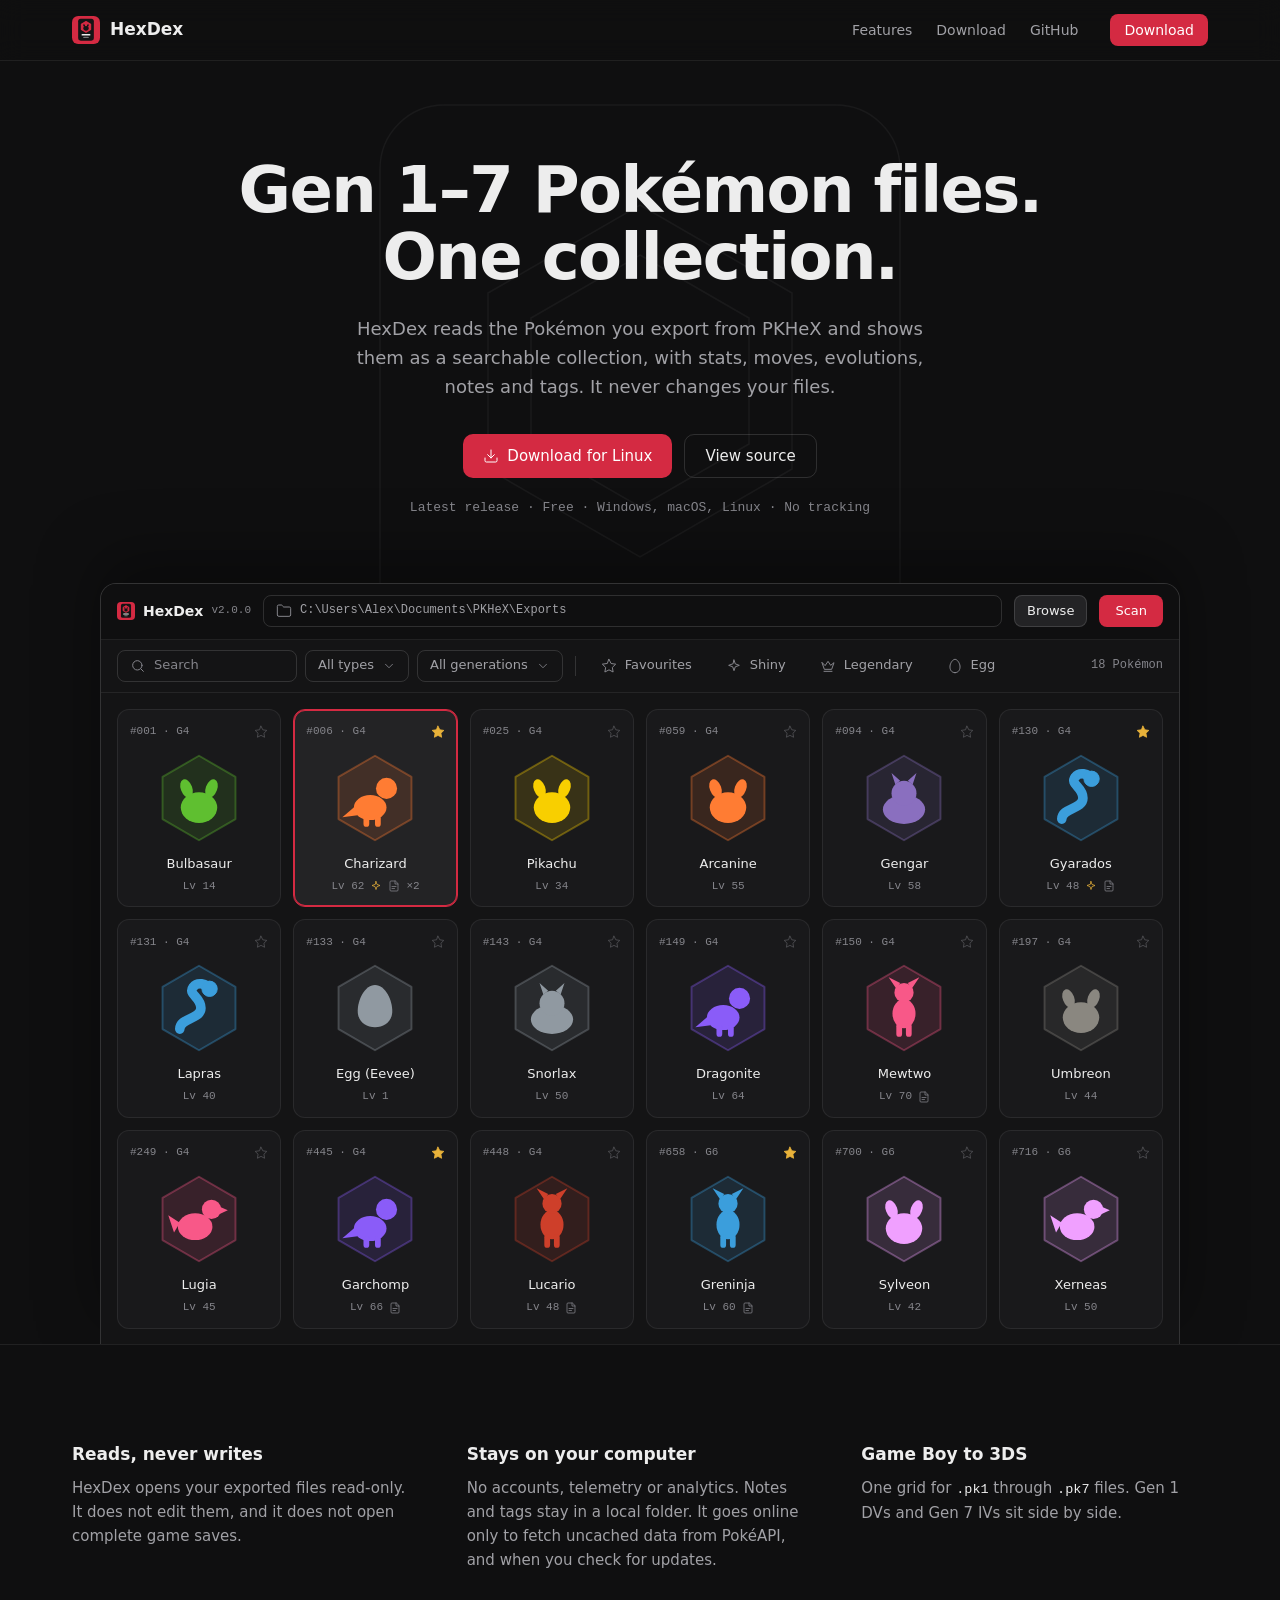
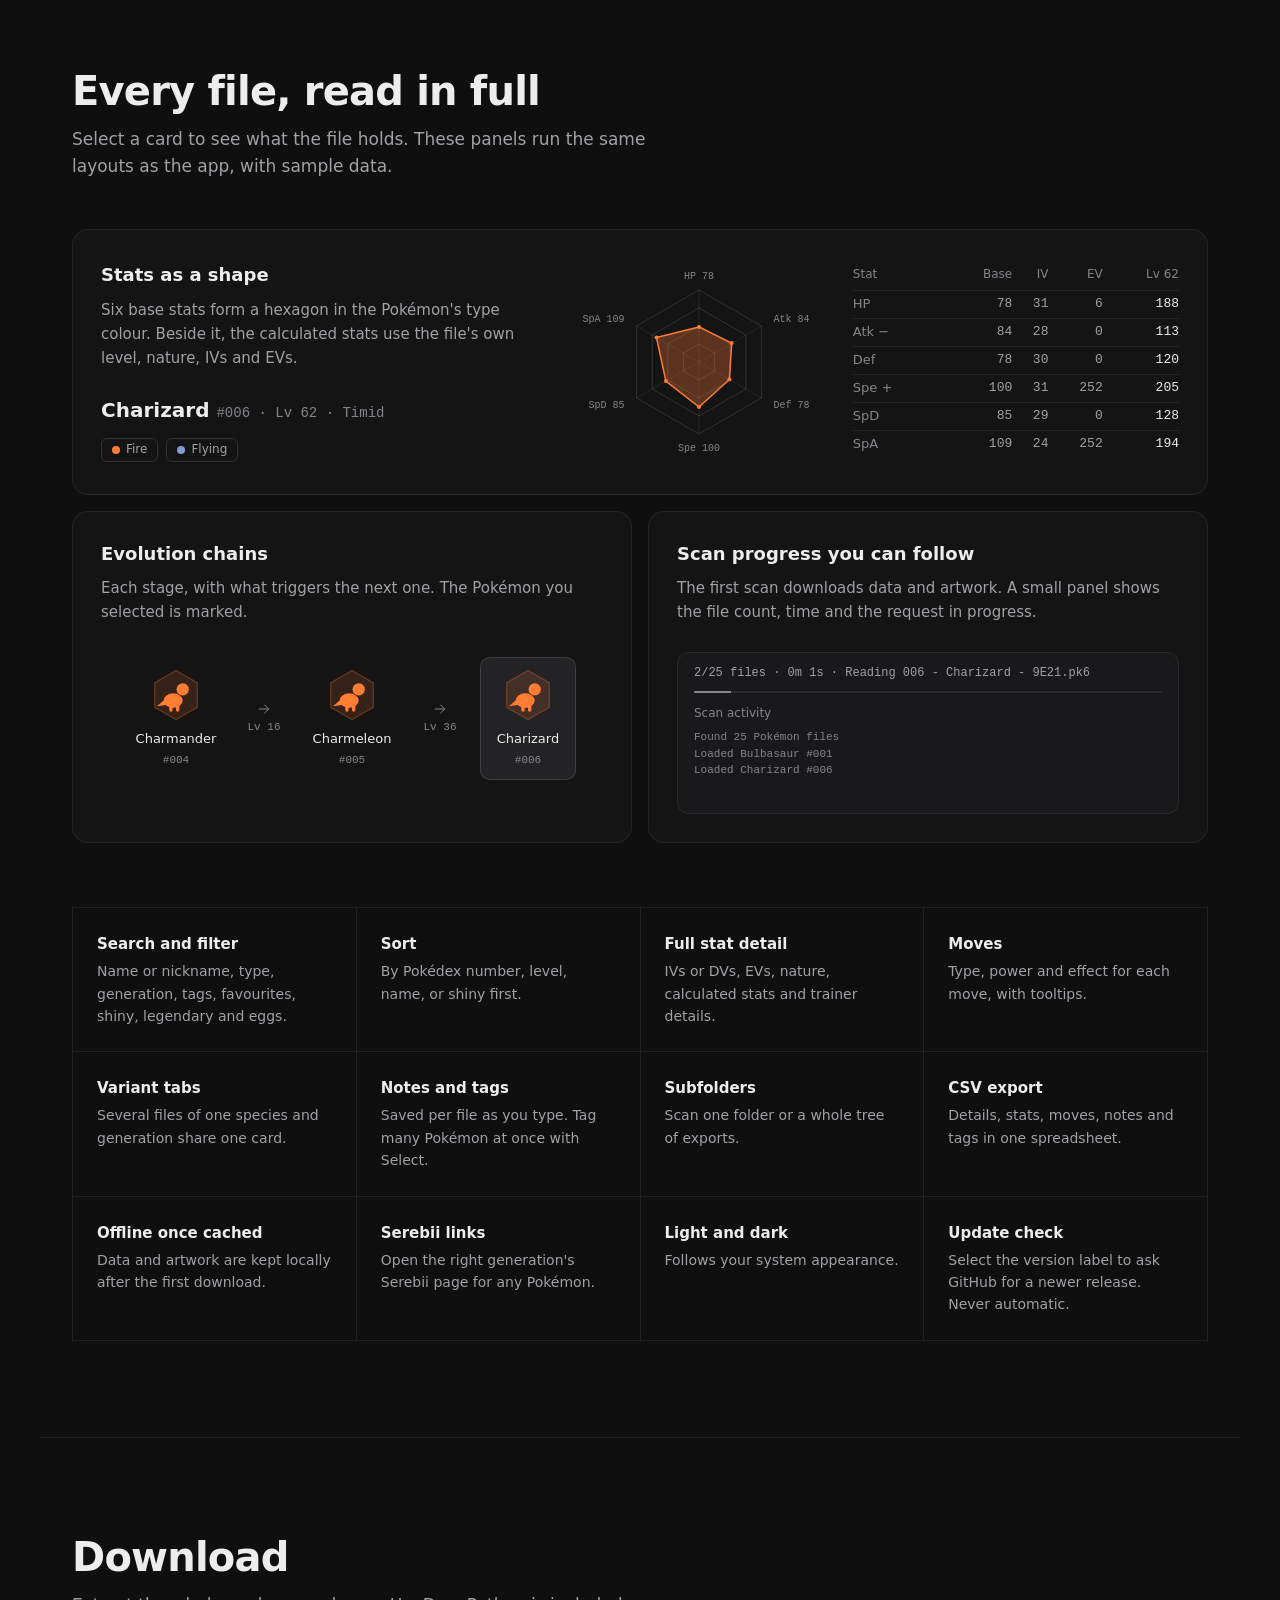
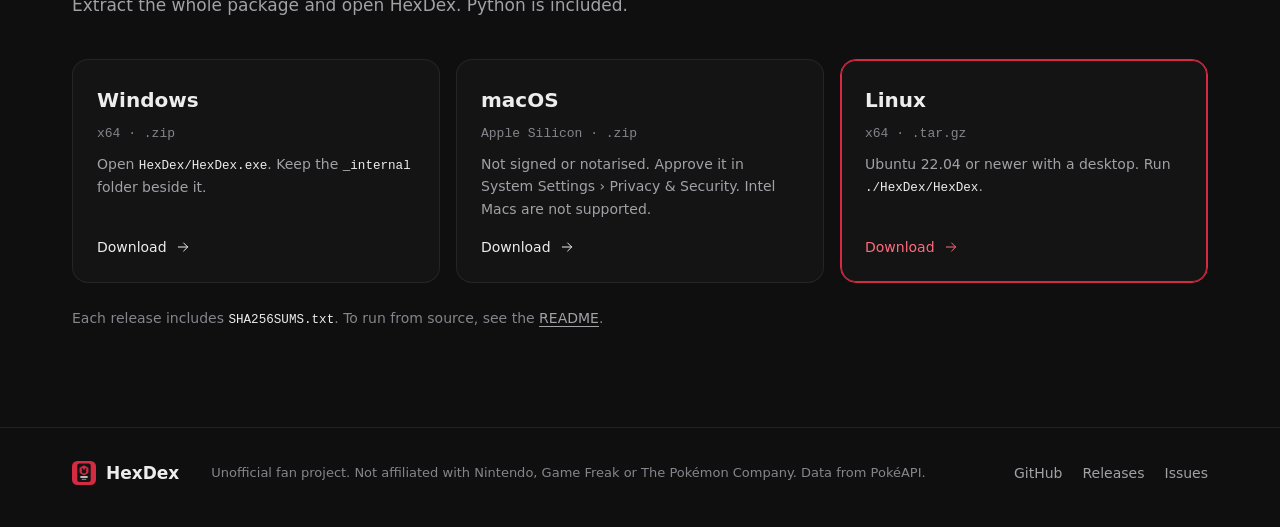
==== docs/index.html @ 96af23a2 "Add GitHub Pages product site Add a responsive HexDex landing page with interactive sample previews " ====
<!-- HexDex product page for GitHub Pages: hero with a live collection preview, principles, features and downloads. -->
<!doctype html>
<html lang="en">
<head>
  <meta charset="utf-8">
  <meta name="viewport" content="width=device-width, initial-scale=1">
  <title>HexDex · Gen 1–7 Pokémon files. One collection.</title>
  <meta name="description" content="HexDex is a free desktop viewer for Pokémon files exported from PKHeX. Search Gen 1–7 Pokémon with stats, moves, evolutions, notes and tags. It never changes your files.">
  <meta name="theme-color" content="#0f0f10">
  <meta name="color-scheme" content="dark">
  <link rel="icon" href="icon.svg" type="image/svg+xml">
  <link rel="apple-touch-icon" href="apple-touch-icon.png">
  <meta property="og:type" content="website">
  <meta property="og:title" content="HexDex">
  <meta property="og:description" content="Gen 1–7 Pokémon files. One collection. A free desktop viewer for PKHeX exports.">
  <meta property="og:url" content="https://tariqmk.github.io/HexDex/">
  <meta property="og:image" content="https://tariqmk.github.io/HexDex/images/social-card.png">
  <meta property="og:image:width" content="1280">
  <meta property="og:image:height" content="640">
  <meta name="twitter:card" content="summary_large_image">
  <meta name="twitter:title" content="HexDex">
  <meta name="twitter:description" content="Gen 1–7 Pokémon files. One collection.">
  <meta name="twitter:image" content="https://tariqmk.github.io/HexDex/images/social-card.png">
  <link rel="stylesheet" href="style.css">
</head>
<body>
<svg width="0" height="0" style="position:absolute" aria-hidden="true">
  <symbol id="i-star" viewBox="0 0 24 24"><path d="M12 2l3.09 6.26L22 9.27l-5 4.87 1.18 6.88L12 17.77l-6.18 3.25L7 14.14 2 9.27l6.91-1.01z"/></symbol>
  <symbol id="i-spark" viewBox="0 0 24 24"><path d="M12 3l1.9 5.8L20 11l-6.1 2.2L12 19l-1.9-5.8L4 11l6.1-2.2z"/></symbol>
  <symbol id="i-crown" viewBox="0 0 24 24"><path d="M3 7l3.5 10h11L21 7l-5 4-4-6-4 6z"/><path d="M6 20h12"/></symbol>
  <symbol id="i-egg" viewBox="0 0 24 24"><path d="M12 22c6.2 0 7.9-5.6 7.5-10C19.1 7.7 15.5 2 12 2S4.9 7.7 4.5 12c-.4 4.4 1.3 10 7.5 10z"/></symbol>
  <symbol id="i-tag" viewBox="0 0 24 24"><path d="M12.6 2.6A2 2 0 0 0 11.2 2H4a2 2 0 0 0-2 2v7.2a2 2 0 0 0 .6 1.4l8.7 8.7a2.4 2.4 0 0 0 3.4 0l6.6-6.6a2.4 2.4 0 0 0 0-3.4z"/><circle cx="7.5" cy="7.5" r=".6"/></symbol>
  <symbol id="i-search" viewBox="0 0 24 24"><circle cx="11" cy="11" r="7"/><path d="M20 20l-3.5-3.5"/></symbol>
  <symbol id="i-chev" viewBox="0 0 24 24"><path d="M6 9l6 6 6-6"/></symbol>
  <symbol id="i-folder" viewBox="0 0 24 24"><path d="M20 20a2 2 0 0 0 2-2V8a2 2 0 0 0-2-2h-7.9a2 2 0 0 1-1.7-.9L9.6 3.9A2 2 0 0 0 7.9 3H4a2 2 0 0 0-2 2v13a2 2 0 0 0 2 2z"/></symbol>
  <symbol id="i-arrow" viewBox="0 0 24 24"><path d="M5 12h14M13 6l6 6-6 6"/></symbol>
  <symbol id="i-down" viewBox="0 0 24 24"><path d="M21 15v4a2 2 0 0 1-2 2H5a2 2 0 0 1-2-2v-4M7 10l5 5 5-5M12 15V3"/></symbol>
  <symbol id="i-note" viewBox="0 0 24 24"><path d="M14 2H6a2 2 0 0 0-2 2v16a2 2 0 0 0 2 2h12a2 2 0 0 0 2-2V8z"/><path d="M14 2v6h6M8 13h8M8 17h5"/></symbol>
</svg>

<header class="nav">
  <div class="wrap nav-row">
    <a class="brand" href="#top"><img src="icon.svg" alt="" width="28" height="28">HexDex</a>
    <nav class="nav-links" aria-label="Sections">
      <a href="#features">Features</a>
      <a href="#download">Download</a>
      <a href="https://github.com/TariqMK/HexDex">GitHub</a>
    </nav>
    <a class="btn btn-small btn-primary" href="#download">Download</a>
  </div>
</header>

<main id="top">
  <section class="hero">
    <svg class="motif" viewBox="0 0 560 780" aria-hidden="true">
      <rect x="20" y="20" width="520" height="740" rx="64"/>
      <polygon points="280,120 432,208 432,384 280,472 128,384 128,208"/>
      <polygon points="280,170 389,233 389,359 280,422 171,359 171,233"/>
      <path d="M170 560h220M210 630h140"/>
    </svg>
    <div class="wrap hero-text">
      <h1>Gen 1–7 Pokémon files.<br>One collection.</h1>
      <p class="lede">HexDex reads the Pokémon you export from PKHeX and shows them as a searchable collection, with stats, moves, evolutions, notes and tags. It never changes your files.</p>
      <div class="actions">
        <a class="btn btn-primary" id="heroDownload" href="https://github.com/TariqMK/HexDex/releases/latest"><svg class="ic"><use href="#i-down"/></svg><span id="heroDownloadText">Download</span></a>
        <a class="btn btn-ghost" href="https://github.com/TariqMK/HexDex">View source</a>
      </div>
      <p class="meta" id="heroMeta"><span id="heroVersion">Latest release</span> · Free · Windows, macOS, Linux · No tracking</p>
    </div>

    <div class="wrap">
      <div class="window" id="preview" aria-label="Live preview of the HexDex collection view with sample Pokémon">
        <div class="app-bar">
          <span class="app-brand"><img src="icon.svg" alt="" width="18" height="18">HexDex <span class="app-ver" id="appVer">v2.0.0</span></span>
          <span class="app-path"><svg class="ic"><use href="#i-folder"/></svg>C:\Users\Alex\Documents\PKHeX\Exports</span>
          <span class="app-btn hide-sm">Browse</span>
          <span class="app-scan">Scan</span>
        </div>
        <div class="app-filters">
          <span class="app-field hide-sm"><svg class="ic"><use href="#i-search"/></svg>Search</span>
          <span class="app-select hide-md">All types<svg class="ic"><use href="#i-chev"/></svg></span>
          <span class="app-select hide-md">All generations<svg class="ic"><use href="#i-chev"/></svg></span>
          <span class="app-sep hide-md"></span>
          <button class="chip" type="button" data-filter="fav" aria-pressed="false"><svg class="ic"><use href="#i-star"/></svg><span>Favourites</span></button>
          <button class="chip" type="button" data-filter="shiny" aria-pressed="false"><svg class="ic"><use href="#i-spark"/></svg><span>Shiny</span></button>
          <button class="chip" type="button" data-filter="legend" aria-pressed="false"><svg class="ic"><use href="#i-crown"/></svg><span>Legendary</span></button>
          <button class="chip" type="button" data-filter="egg" aria-pressed="false"><svg class="ic"><use href="#i-egg"/></svg><span>Egg</span></button>
          <span class="app-count" id="appCount">18 Pokémon</span>
        </div>
        <div class="app-grid" id="appGrid"></div>
      </div>
    </div>
  </section>

  <section class="principles wrap" aria-label="Principles">
    <div>
      <h2>Reads, never writes</h2>
      <p>HexDex opens your exported files read-only. It does not edit them, and it does not open complete game saves.</p>
    </div>
    <div>
      <h2>Stays on your computer</h2>
      <p>No accounts, telemetry or analytics. Notes and tags stay in a local folder. It goes online only to fetch uncached data from PokéAPI, and when you check for updates.</p>
    </div>
    <div>
      <h2>Game Boy to 3DS</h2>
      <p>One grid for <code>.pk1</code> through <code>.pk7</code> files. Gen 1 DVs and Gen 7 IVs sit side by side.</p>
    </div>
  </section>

  <section class="features wrap" id="features">
    <h2 class="section-title">Every file, read in full</h2>
    <p class="section-lede">Select a card to see what the file holds. These panels run the same layouts as the app, with sample data.</p>

    <div class="panels">
      <article class="panel panel-wide">
        <div class="panel-copy">
          <h3>Stats as a shape</h3>
          <p>Six base stats form a hexagon in the Pokémon's type colour. Beside it, the calculated stats use the file's own level, nature, IVs and EVs.</p>
          <p class="panel-name"><span id="hexName">Charizard</span> <span class="mono muted" id="hexDex">#006</span></p>
          <div class="types" id="hexTypes"></div>
        </div>
        <div class="hex-wrap">
          <svg class="stat-hex" id="statHex" viewBox="-130 -104 260 208" role="img" aria-label="Base stat hexagon"></svg>
          <table class="stat-table" id="statTable" aria-label="Stats"></table>
        </div>
      </article>

      <article class="panel">
        <h3>Evolution chains</h3>
        <p>Each stage, with what triggers the next one. The Pokémon you selected is marked.</p>
        <div class="evo" id="evo" aria-live="polite"></div>
      </article>

      <article class="panel">
        <h3>Scan progress you can follow</h3>
        <p>The first scan downloads data and artwork. A small panel shows the file count, time and the request in progress.</p>
        <div class="scan">
          <div class="scan-row mono" id="scanText" aria-live="off">0/25 files · 0m 0s · Finding Pokémon files…</div>
          <div class="scan-bar"><i id="scanBar"></i></div>
          <div class="scan-label">Scan activity</div>
          <pre class="scan-log mono" id="scanLog"></pre>
        </div>
      </article>
    </div>

    <div class="grid-list">
      <div><h3>Search and filter</h3><p>Name or nickname, type, generation, tags, favourites, shiny, legendary and eggs.</p></div>
      <div><h3>Sort</h3><p>By Pokédex number, level, name, or shiny first.</p></div>
      <div><h3>Full stat detail</h3><p>IVs or DVs, EVs, nature, calculated stats and trainer details.</p></div>
      <div><h3>Moves</h3><p>Type, power and effect for each move, with tooltips.</p></div>
      <div><h3>Variant tabs</h3><p>Several files of one species and generation share one card.</p></div>
      <div><h3>Notes and tags</h3><p>Saved per file as you type. Tag many Pokémon at once with Select.</p></div>
      <div><h3>Subfolders</h3><p>Scan one folder or a whole tree of exports.</p></div>
      <div><h3>CSV export</h3><p>Details, stats, moves, notes and tags in one spreadsheet.</p></div>
      <div><h3>Offline once cached</h3><p>Data and artwork are kept locally after the first download.</p></div>
      <div><h3>Serebii links</h3><p>Open the right generation's Serebii page for any Pokémon.</p></div>
      <div><h3>Light and dark</h3><p>Follows your system appearance.</p></div>
      <div><h3>Update check</h3><p>Select the version label to ask GitHub for a newer release. Never automatic.</p></div>
    </div>
  </section>

  <section class="download wrap" id="download">
    <h2 class="section-title">Download <span class="mono muted" id="dlVersion"></span></h2>
    <p class="section-lede">Extract the whole package and open HexDex. Python is included.</p>
    <div class="cards">
      <a class="dl" data-os="windows" href="https://github.com/TariqMK/HexDex/releases/latest">
        <span class="dl-os">Windows</span>
        <span class="dl-file mono">x64 · .zip<span class="dl-size"></span></span>
        <span class="dl-note">Open <code>HexDex/HexDex.exe</code>. Keep the <code>_internal</code> folder beside it.</span>
        <span class="dl-go">Download<svg class="ic"><use href="#i-arrow"/></svg></span>
      </a>
      <a class="dl" data-os="macos" href="https://github.com/TariqMK/HexDex/releases/latest">
        <span class="dl-os">macOS</span>
        <span class="dl-file mono">Apple Silicon · .zip<span class="dl-size"></span></span>
        <span class="dl-note">Not signed or notarised. Approve it in System Settings › Privacy &amp; Security. Intel Macs are not supported.</span>
        <span class="dl-go">Download<svg class="ic"><use href="#i-arrow"/></svg></span>
      </a>
      <a class="dl" data-os="linux" href="https://github.com/TariqMK/HexDex/releases/latest">
        <span class="dl-os">Linux</span>
        <span class="dl-file mono">x64 · .tar.gz<span class="dl-size"></span></span>
        <span class="dl-note">Ubuntu 22.04 or newer with a desktop. Run <code>./HexDex/HexDex</code>.</span>
        <span class="dl-go">Download<svg class="ic"><use href="#i-arrow"/></svg></span>
      </a>
    </div>
    <p class="fine">Each release includes <code>SHA256SUMS.txt</code>. To run from source, see the <a href="https://github.com/TariqMK/HexDex#development-and-builds">README</a>.</p>
  </section>
</main>

<footer class="footer">
  <div class="wrap footer-row">
    <span class="brand"><img src="icon.svg" alt="" width="24" height="24">HexDex</span>
    <p>Unofficial fan project. Not affiliated with Nintendo, Game Freak or The Pokémon Company. Data from PokéAPI.</p>
    <nav aria-label="Project links">
      <a href="https://github.com/TariqMK/HexDex">GitHub</a>
      <a href="https://github.com/TariqMK/HexDex/releases">Releases</a>
      <a href="https://github.com/TariqMK/HexDex/issues">Issues</a>
    </nav>
  </div>
</footer>
<script src="app.js"></script>
</body>
</html>
---- docs/style.css ----
/* HexDex product page styles: the app's graphite theme, hairlines and one red accent. */
:root{
  --deep:#0f0f10; --bg:#141415; --card:#19191b; --raised:#232325; --raised-2:#2b2b2e;
  --line:rgba(237,237,237,.08); --line-strong:rgba(237,237,237,.14);
  --text:#ededed; --text-2:#a1a1a6; --text-3:#85858b;
  --accent:#d42a42; --accent-hover:#c02339; --accent-ink:#ff6b7d;
  --fav:#e8b23a;
  --ui:system-ui,-apple-system,"Segoe UI Variable Text","Segoe UI",Roboto,"Helvetica Neue",sans-serif;
  --mono:ui-monospace,"SF Mono","Cascadia Mono","Cascadia Code",Consolas,"Liberation Mono",monospace;
  --ease:cubic-bezier(.22,1,.36,1);
  color-scheme:dark;
}
*,*::before,*::after{box-sizing:border-box;margin:0;padding:0}
html{scroll-behavior:smooth;-webkit-text-size-adjust:100%}
body{background:var(--deep);color:var(--text);font:16px/1.6 var(--ui);-webkit-font-smoothing:antialiased;overflow-x:hidden}
a{color:inherit;text-decoration:none}
code,.mono{font-family:var(--mono);font-variant-numeric:tabular-nums}
code{font-size:.9em;color:var(--text)}
.muted{color:var(--text-3)}
.ic{width:16px;height:16px;flex:none;fill:none;stroke:currentColor;stroke-width:1.5;stroke-linecap:round;stroke-linejoin:round}
.wrap{width:100%;max-width:1200px;margin:0 auto;padding:0 32px}
:focus-visible{outline:2px solid var(--accent-ink);outline-offset:2px;border-radius:4px}

/* Buttons */
.btn{display:inline-flex;align-items:center;gap:8px;height:44px;padding:0 20px;border-radius:10px;font-size:15px;font-weight:500;
  transition:background-color .15s var(--ease),border-color .15s var(--ease),color .15s var(--ease)}
.btn-primary{background:var(--accent);color:#fff}
.btn-primary:hover{background:var(--accent-hover)}
.btn-ghost{border:1px solid var(--line-strong);color:var(--text)}
.btn-ghost:hover{background:var(--raised)}
.btn-small{height:32px;padding:0 14px;font-size:14px;border-radius:8px}

/* Navigation */
.nav{position:sticky;top:0;z-index:10;background:rgba(15,15,16,.8);backdrop-filter:blur(12px);-webkit-backdrop-filter:blur(12px);border-bottom:1px solid var(--line)}
.nav-row{display:flex;align-items:center;gap:32px;height:60px}
.brand{display:inline-flex;align-items:center;gap:10px;font-weight:600;font-size:17px}
.nav-links{display:flex;gap:24px;margin-left:auto;font-size:14px;color:var(--text-2)}
.nav-links a:hover{color:var(--text)}

/* Hero */
.hero{position:relative;padding-top:96px;overflow:hidden;border-bottom:1px solid var(--line)}
.motif{position:absolute;top:24px;left:50%;width:560px;height:780px;transform:translateX(-50%);fill:none;stroke:var(--text);stroke-opacity:.05;stroke-width:1.5;pointer-events:none}
.hero-text{position:relative;text-align:center}
h1{font-size:64px;line-height:1.05;font-weight:600;letter-spacing:-.025em}
.lede{max-width:600px;margin:24px auto 0;font-size:18px;color:var(--text-2)}
.actions{display:flex;justify-content:center;gap:12px;margin-top:32px;flex-wrap:wrap}
.meta{margin-top:20px;font-family:var(--mono);font-size:13px;color:var(--text-3)}

/* App window preview */
.window{position:relative;margin:64px auto -1px;max-width:1080px;background:var(--bg);border:1px solid var(--line-strong);border-bottom:0;border-radius:16px 16px 0 0;overflow:hidden;box-shadow:0 -24px 64px rgba(0,0,0,.35)}
.app-bar{display:flex;align-items:center;gap:12px;height:56px;padding:0 16px;border-bottom:1px solid var(--line);background:var(--deep);font-size:13px}
.app-brand{display:inline-flex;align-items:center;gap:8px;font-weight:600;font-size:14px;white-space:nowrap}
.app-ver{font-family:var(--mono);font-size:11px;font-weight:400;color:var(--text-3)}
.app-path{display:flex;align-items:center;gap:8px;flex:1;min-width:0;height:32px;padding:0 12px;border:1px solid var(--line-strong);border-radius:8px;font-family:var(--mono);font-size:12px;color:var(--text-2);white-space:nowrap;overflow:hidden;text-overflow:ellipsis}
.app-path .ic{color:var(--text-3)}
.app-btn{height:32px;line-height:30px;padding:0 12px;border:1px solid var(--line-strong);border-radius:8px;background:var(--raised)}
.app-scan{height:32px;line-height:32px;padding:0 16px;border-radius:8px;background:var(--accent);color:#fff;font-weight:500}
.app-filters{display:flex;align-items:center;gap:8px;padding:10px 16px;border-bottom:1px solid var(--line);font-size:13px;color:var(--text-2);overflow:hidden}
.app-field,.app-select{display:inline-flex;align-items:center;gap:8px;height:32px;padding:0 12px;border:1px solid var(--line-strong);border-radius:8px;white-space:nowrap;flex:none}
.app-field{width:180px;color:var(--text-3)}
.app-select .ic{width:14px;height:14px;color:var(--text-3)}
.app-sep{width:1px;height:20px;background:var(--line-strong);margin:0 4px;flex:none}
.chip{display:inline-flex;align-items:center;gap:8px;height:32px;padding:0 12px;border-radius:8px;border:1px solid transparent;background:none;color:var(--text-2);font:inherit;cursor:pointer;white-space:nowrap;flex:none;
  transition:background-color .15s var(--ease),border-color .15s var(--ease),color .15s var(--ease)}
.chip .ic{color:var(--text-3)}
.chip:hover{background:var(--raised);color:var(--text)}
.chip[aria-pressed="true"]{background:var(--raised);border-color:var(--line-strong);color:var(--text)}
.chip[aria-pressed="true"] .ic{color:var(--text)}
.chip[data-filter="fav"][aria-pressed="true"] .ic{color:var(--fav);fill:var(--fav)}
.app-count{margin-left:auto;font-family:var(--mono);font-size:12px;color:var(--text-3);white-space:nowrap;padding-left:8px}
.app-grid{display:grid;grid-template-columns:repeat(6,minmax(0,1fr));gap:12px;padding:16px;min-height:540px;align-content:start}

/* Collection cards (mirror the app's .poke-card) */
.card{display:flex;flex-direction:column;gap:4px;padding:12px;min-width:0;background:var(--card);border:1px solid var(--line);border-radius:12px;
  transition:opacity .25s var(--ease),transform .25s var(--ease),border-color .15s var(--ease)}
.card.active{border-color:var(--accent);background:var(--raised);box-shadow:inset 0 0 0 1px var(--accent)}
.card.out,.card.over{display:none}
.card.enter{animation:rise .3s var(--ease) both}
@keyframes rise{from{opacity:0;transform:translateY(6px)}to{opacity:1;transform:none}}
.card-top{display:flex;align-items:center;justify-content:space-between;height:20px;font-family:var(--mono);font-size:11px;color:var(--text-3)}
.card-top .ic{width:14px;height:14px;opacity:.5}
.card-top .ic.on{opacity:1;color:var(--fav);fill:var(--fav)}
.art{display:block;width:72%;max-width:96px;aspect-ratio:1;margin:4px auto}
.card-name{font-size:13px;font-weight:500;text-align:center;white-space:nowrap;overflow:hidden;text-overflow:ellipsis}
.card-foot{display:flex;justify-content:center;align-items:center;gap:6px;font-family:var(--mono);font-size:11px;color:var(--text-3);height:16px}
.card-foot .ic{width:12px;height:12px}
.card-foot .shiny{color:var(--fav)}

/* Principles */
.principles{display:grid;grid-template-columns:repeat(3,minmax(0,1fr));gap:48px;padding-top:96px;padding-bottom:96px}
.principles h2{font-size:17px;font-weight:600;margin-bottom:8px}
.principles p{color:var(--text-2);font-size:15px}

/* Features */
.features{padding-bottom:96px}
.section-title{font-size:40px;line-height:1.15;font-weight:600;letter-spacing:-.02em}
.section-lede{margin-top:12px;max-width:620px;color:var(--text-2);font-size:17px}
.panels{display:grid;grid-template-columns:repeat(2,minmax(0,1fr));gap:16px;margin-top:48px}
.panel{min-width:0;padding:28px;background:var(--bg);border:1px solid var(--line);border-radius:16px}
.panel h3{font-size:18px;font-weight:600}
.panel>p,.panel-copy>p{margin-top:8px;color:var(--text-2);font-size:15px}
.panel-wide{grid-column:1/-1;display:grid;grid-template-columns:minmax(0,1fr) minmax(0,1.4fr);gap:32px;align-items:center}
.panel-name{margin-top:24px !important;color:var(--text) !important;font-size:20px !important;font-weight:600}
.panel-name .mono{font-size:14px;font-weight:400}
.types{display:flex;gap:8px;margin-top:12px}
.type{display:inline-flex;align-items:center;gap:6px;height:24px;padding:0 10px;border:1px solid var(--line-strong);border-radius:6px;font-size:12px;text-transform:capitalize;color:var(--text-2)}
.type i{width:8px;height:8px;border-radius:50%}
.hex-wrap{display:flex;align-items:center;gap:24px;min-width:0}
.stat-hex{width:260px;flex:none;overflow:visible}
.stat-hex .ring{fill:none;stroke:var(--line-strong)}
.stat-hex .axis{stroke:var(--line)}
.stat-hex .shape{fill:color-mix(in srgb,var(--tc,#ff7c33) 30%,transparent);stroke:var(--tc,#ff7c33);stroke-width:1.5;stroke-linejoin:round;transition:fill .4s var(--ease),stroke .4s var(--ease)}
.stat-hex .dot{fill:var(--tc,#ff7c33);transition:fill .4s var(--ease)}
.stat-hex text{font-family:var(--mono);font-size:10px;fill:var(--text-3)}
.stat-table{flex:1;min-width:0;border-collapse:collapse;font-size:13px}
.stat-table th{font-weight:400;color:var(--text-3);text-align:right;padding-bottom:6px;font-size:12px}
.stat-table th:first-child,.stat-table td:first-child{text-align:left}
.stat-table td{height:28px;text-align:right;font-family:var(--mono);font-variant-numeric:tabular-nums;color:var(--text-2);border-top:1px solid var(--line)}
.stat-table td:first-child{font-family:var(--ui);color:var(--text-3)}
.stat-table td.total{color:var(--text)}

/* Evolution chain */
.evo{display:flex;align-items:center;justify-content:center;gap:4px;margin-top:28px;min-height:132px;flex-wrap:wrap}
.evo-node{display:flex;flex-direction:column;align-items:center;gap:2px;width:96px;padding:10px 4px;border-radius:10px;transition:background-color .3s var(--ease),box-shadow .3s var(--ease)}
.evo-node.current{background:var(--raised);box-shadow:inset 0 0 0 1px var(--line-strong)}
.evo-node .art{width:56px;margin:0 0 4px}
.evo-name{font-size:13px}
.evo-dex{font-family:var(--mono);font-size:11px;color:var(--text-3)}
.evo-arrow{display:flex;flex-direction:column;align-items:center;gap:2px;color:var(--text-3);width:72px}
.evo-arrow span{font-family:var(--mono);font-size:11px;text-align:center}
.evo.swap{animation:rise .35s var(--ease) both}

/* Scan progress (mirrors the app's .scan-progress) */
.scan{margin-top:28px;padding:12px 16px;background:var(--card);border:1px solid var(--line);border-radius:12px;font-size:12px;line-height:16px;color:var(--text-2)}
.scan-row{min-height:16px;overflow-wrap:anywhere}
.scan-bar{height:2px;margin:10px 0 12px;background:var(--line);border-radius:1px;overflow:hidden}
.scan-bar i{display:block;height:100%;width:0;background:var(--text-3);transition:width .4s var(--ease)}
.scan-label{color:var(--text-3)}
.scan-log{margin-top:8px;min-height:72px;white-space:pre-wrap;overflow-wrap:anywhere;line-height:1.5;color:var(--text-3);font-size:11px}

/* Feature grid with hairlines */
.grid-list{display:grid;grid-template-columns:repeat(4,minmax(0,1fr));margin-top:64px;border-top:1px solid var(--line);border-left:1px solid var(--line)}
.grid-list>div{min-width:0;padding:24px;border-right:1px solid var(--line);border-bottom:1px solid var(--line)}
.grid-list h3{font-size:15px;font-weight:600}
.grid-list p{margin-top:4px;font-size:14px;color:var(--text-2)}

/* Download */
.download{padding-top:96px;padding-bottom:96px;border-top:1px solid var(--line)}
.download .section-title .mono{font-size:16px;font-weight:400;letter-spacing:0}
.cards{display:grid;grid-template-columns:repeat(3,minmax(0,1fr));gap:16px;margin-top:40px}
.dl{display:flex;flex-direction:column;gap:8px;min-width:0;padding:24px;background:var(--bg);border:1px solid var(--line);border-radius:16px;transition:border-color .15s var(--ease),background-color .15s var(--ease)}
.dl:hover{border-color:var(--line-strong);background:var(--card)}
.dl.mine{border-color:var(--accent);box-shadow:inset 0 0 0 1px var(--accent)}
.dl-os{font-size:20px;font-weight:600}
.dl-file{font-size:13px;color:var(--text-3)}
.dl-size::before{content:""}
.dl-size:not(:empty)::before{content:" · "}
.dl-note{flex:1;font-size:14px;color:var(--text-2)}
.dl-go{display:inline-flex;align-items:center;gap:8px;margin-top:8px;font-size:14px;font-weight:500}
.dl.mine .dl-go{color:var(--accent-ink)}
.fine{margin-top:24px;font-size:14px;color:var(--text-3)}
.fine a{color:var(--text-2);text-decoration:underline;text-underline-offset:3px}

/* Footer */
.footer{border-top:1px solid var(--line);padding:32px 0 40px}
.footer-row{display:flex;align-items:center;gap:32px}
.footer p{flex:1;font-size:13px;color:var(--text-3)}
.footer nav{display:flex;gap:20px;font-size:14px;color:var(--text-2)}
.footer nav a:hover{color:var(--text)}

/* Smaller screens */
@media (max-width:1000px){
  .hide-md{display:none}
  .app-grid{grid-template-columns:repeat(4,minmax(0,1fr))}
  .grid-list{grid-template-columns:repeat(3,minmax(0,1fr))}
  .panel-wide{grid-template-columns:minmax(0,1fr)}
}
@media (max-width:720px){
  .wrap{padding:0 16px}
  .nav-links{display:none}
  .nav-row .btn{margin-left:auto}
  .hero{padding-top:56px}
  h1{font-size:40px}
  .lede{font-size:16px}
  .window{margin-top:40px;border-radius:12px 12px 0 0}
  .hide-sm{display:none}
  .app-bar{gap:8px;padding:0 12px}
  .app-path{font-size:11px}
  .app-filters{padding:8px 12px;gap:4px;overflow-x:auto;scrollbar-width:none}
  .app-filters::-webkit-scrollbar{display:none}
  .chip{padding:0 10px}
  .chip span{display:none}
  .app-grid{grid-template-columns:repeat(3,minmax(0,1fr));gap:8px;padding:12px;min-height:420px}
  .card{padding:8px}
  .principles{grid-template-columns:minmax(0,1fr);gap:32px;padding-top:64px;padding-bottom:64px}
  .section-title{font-size:30px}
  .panels{grid-template-columns:minmax(0,1fr)}
  .panel{padding:20px}
  .hex-wrap{flex-direction:column;align-items:stretch}
  .stat-hex{width:100%;max-width:280px;align-self:center}
  .grid-list{grid-template-columns:repeat(2,minmax(0,1fr))}
  .grid-list>div{padding:16px}
  .cards{grid-template-columns:minmax(0,1fr)}
  .download,.features{padding-bottom:64px}
  .download{padding-top:64px}
  .footer-row{flex-direction:column;align-items:flex-start;gap:16px}
}
@media (prefers-reduced-motion:reduce){
  *,*::before,*::after{animation:none !important;transition:none !important}
  html{scroll-behavior:auto}
}
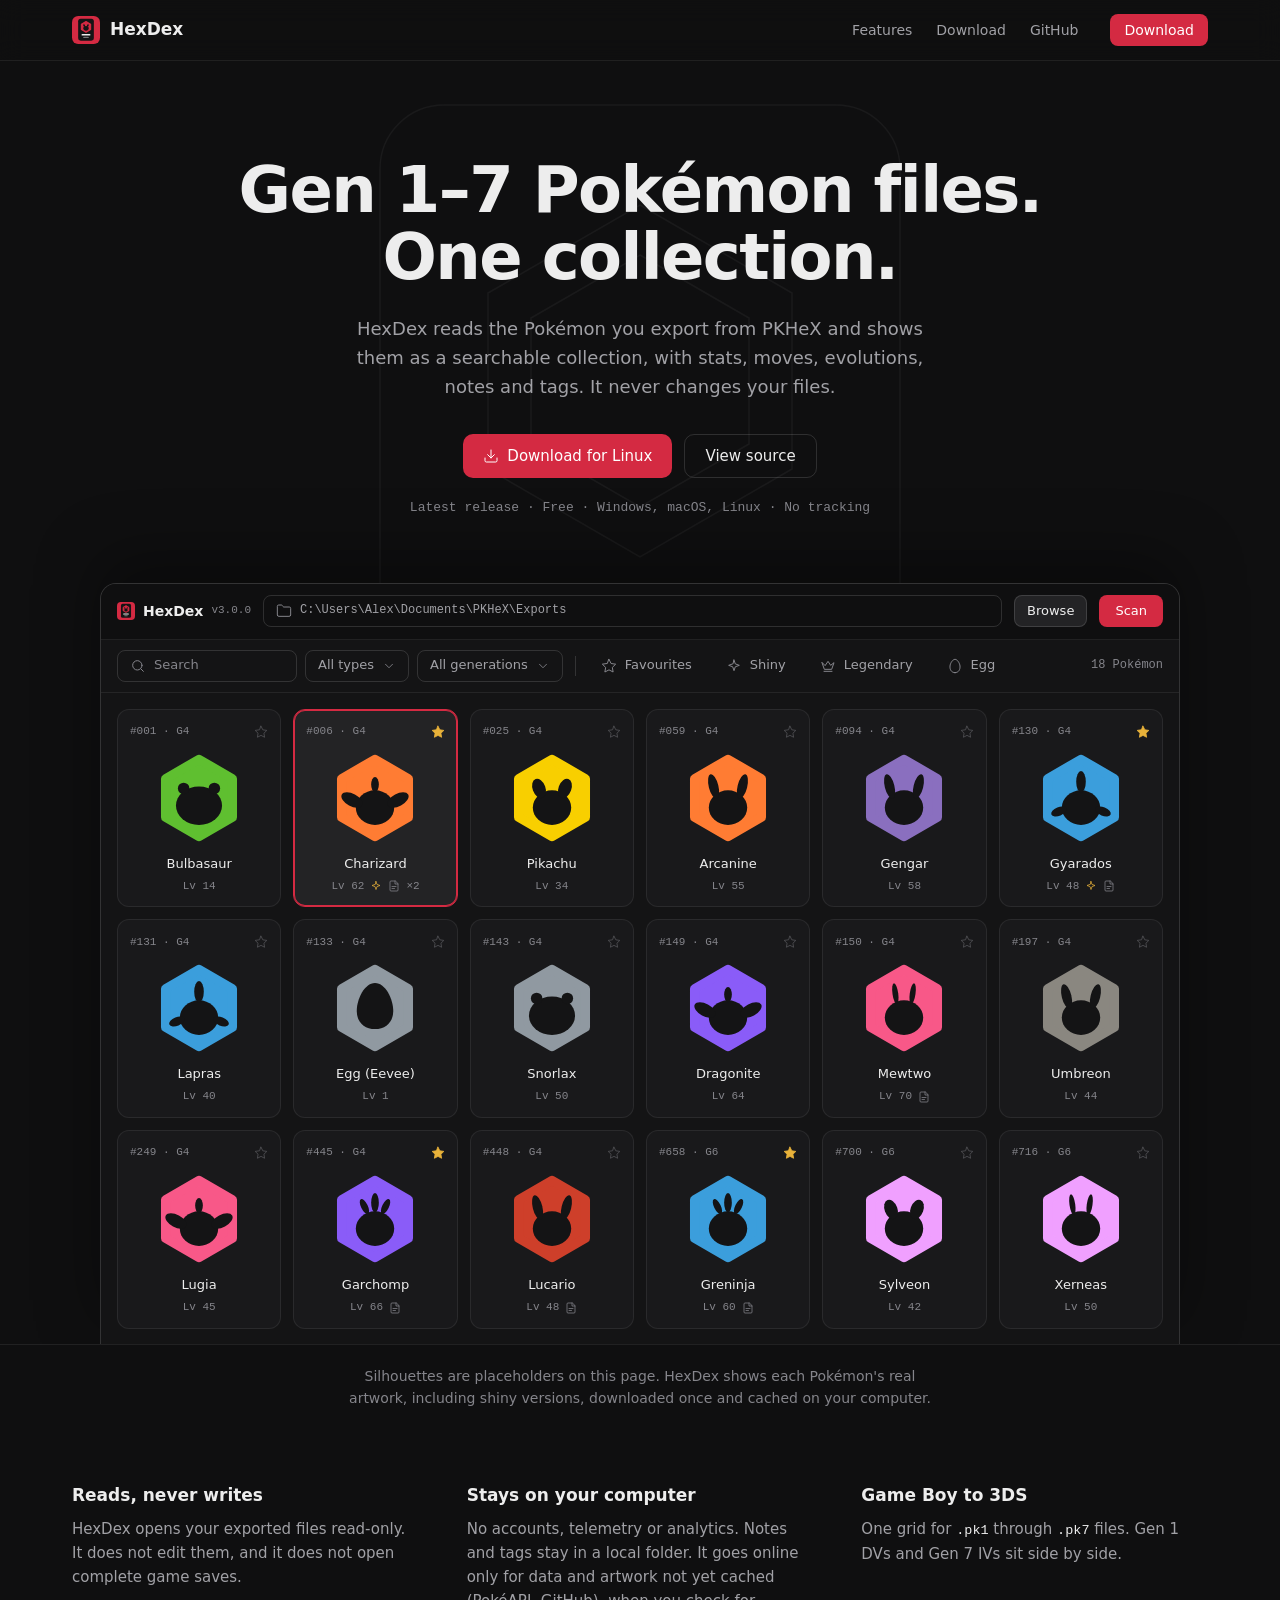
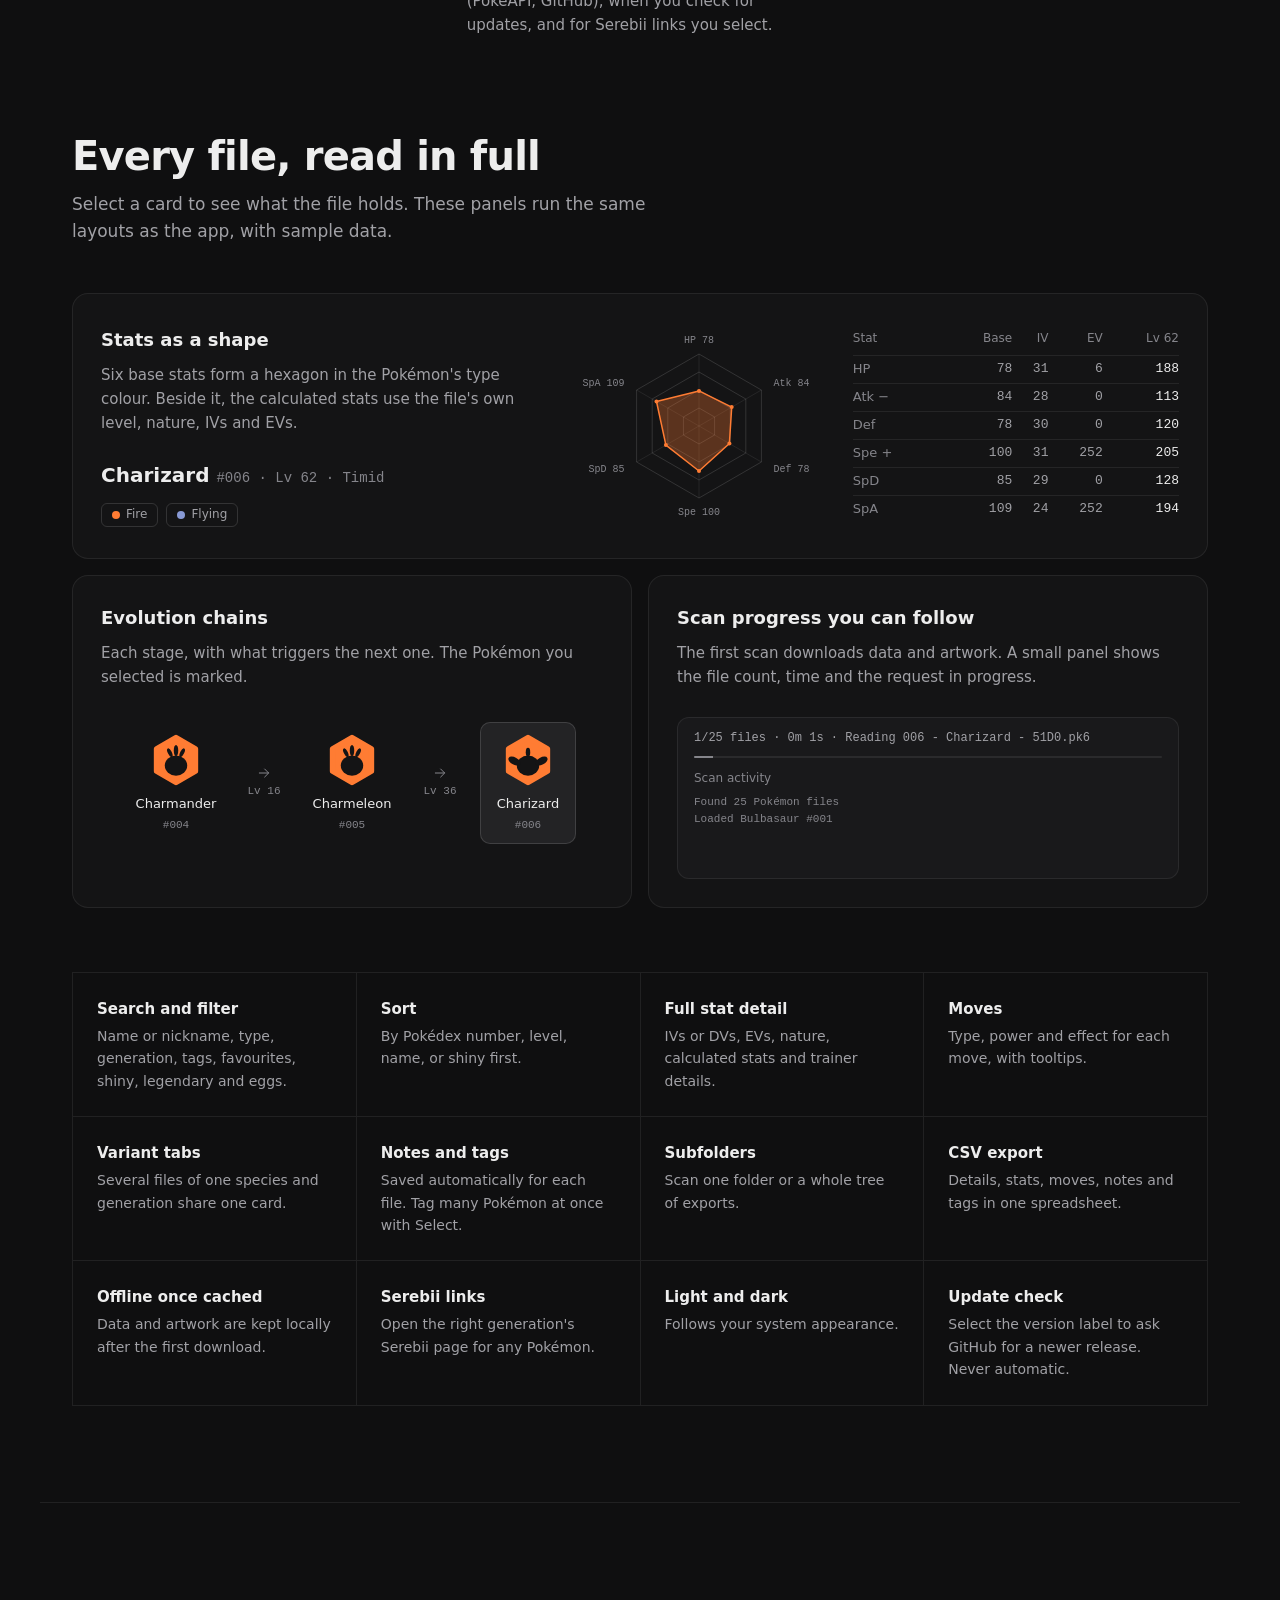
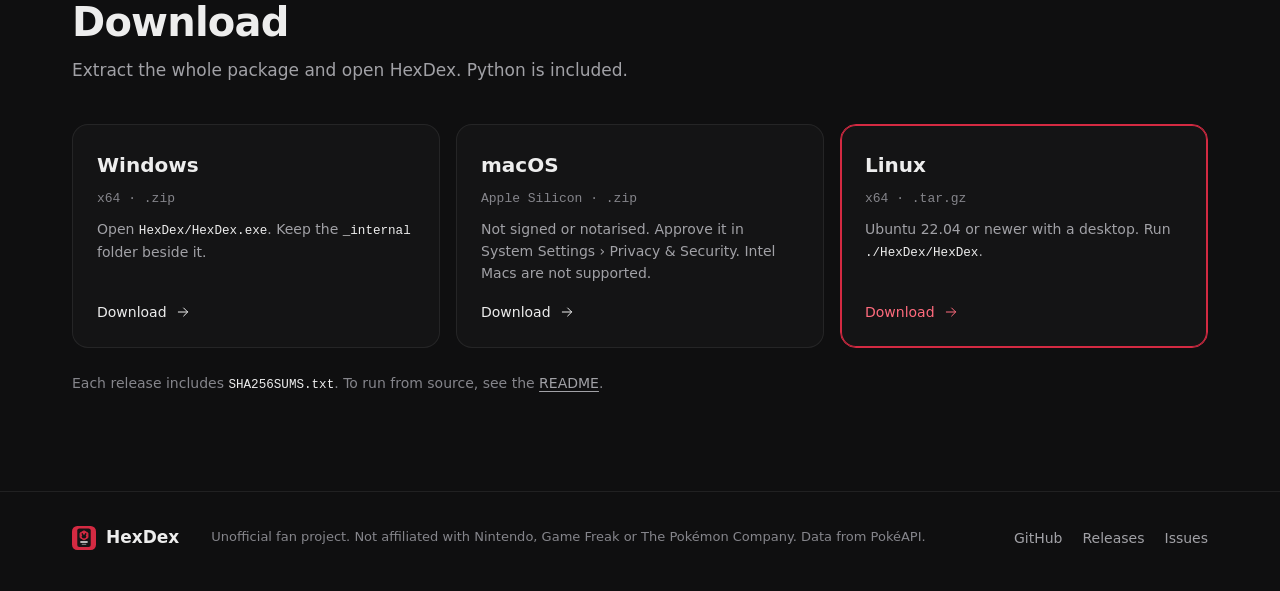
==== commit c03db432: "Refresh landing page preview and messaging Update the sample Pokémon silhouettes to match the app ic" ====
--- a/docs/index.html
+++ b/docs/index.html
@@ -71,7 +71,7 @@
     <div class="wrap">
       <div class="window" id="preview" aria-label="Live preview of the HexDex collection view with sample Pokémon">
         <div class="app-bar">
-          <span class="app-brand"><img src="icon.svg" alt="" width="18" height="18">HexDex <span class="app-ver" id="appVer">v2.0.0</span></span>
+          <span class="app-brand"><img src="icon.svg" alt="" width="18" height="18">HexDex <span class="app-ver" id="appVer">v3.0.0</span></span>
           <span class="app-path"><svg class="ic"><use href="#i-folder"/></svg>C:\Users\Alex\Documents\PKHeX\Exports</span>
           <span class="app-btn hide-sm">Browse</span>
           <span class="app-scan">Scan</span>
@@ -92,6 +92,8 @@
     </div>
   </section>
 
+  <p class="preview-note wrap">Silhouettes are placeholders on this page. HexDex shows each Pokémon's real artwork, including shiny versions, downloaded once and cached on your computer.</p>
+
   <section class="principles wrap" aria-label="Principles">
     <div>
       <h2>Reads, never writes</h2>
@@ -99,7 +101,7 @@
     </div>
     <div>
       <h2>Stays on your computer</h2>
-      <p>No accounts, telemetry or analytics. Notes and tags stay in a local folder. It goes online only to fetch uncached data from PokéAPI, and when you check for updates.</p>
+      <p>No accounts, telemetry or analytics. Notes and tags stay in a local folder. It goes online only for data and artwork not yet cached (PokéAPI, GitHub), when you check for updates, and for Serebii links you select.</p>
     </div>
     <div>
       <h2>Game Boy to 3DS</h2>
@@ -149,7 +151,7 @@
       <div><h3>Full stat detail</h3><p>IVs or DVs, EVs, nature, calculated stats and trainer details.</p></div>
       <div><h3>Moves</h3><p>Type, power and effect for each move, with tooltips.</p></div>
       <div><h3>Variant tabs</h3><p>Several files of one species and generation share one card.</p></div>
-      <div><h3>Notes and tags</h3><p>Saved per file as you type. Tag many Pokémon at once with Select.</p></div>
+      <div><h3>Notes and tags</h3><p>Saved automatically for each file. Tag many Pokémon at once with Select.</p></div>
       <div><h3>Subfolders</h3><p>Scan one folder or a whole tree of exports.</p></div>
       <div><h3>CSV export</h3><p>Details, stats, moves, notes and tags in one spreadsheet.</p></div>
       <div><h3>Offline once cached</h3><p>Data and artwork are kept locally after the first download.</p></div>
--- a/docs/style.css
+++ b/docs/style.css
@@ -82,9 +82,13 @@
 .card-top .ic.on{opacity:1;color:var(--fav);fill:var(--fav)}
 .art{display:block;width:72%;max-width:96px;aspect-ratio:1;margin:4px auto}
 .card-name{font-size:13px;font-weight:500;text-align:center;white-space:nowrap;overflow:hidden;text-overflow:ellipsis}
-.card-foot{display:flex;justify-content:center;align-items:center;gap:6px;font-family:var(--mono);font-size:11px;color:var(--text-3);height:16px}
+.card-foot{display:flex;justify-content:center;align-items:center;gap:6px;font-family:var(--mono);font-size:11px;color:var(--text-3);height:16px;white-space:nowrap;overflow:hidden}
 .card-foot .ic{width:12px;height:12px}
 .card-foot .shiny{color:var(--fav)}
+
+/* Note under the hero preview */
+.preview-note{padding-top:20px;text-align:center;font-size:14px;color:var(--text-3);text-wrap:balance}
+.preview-note + .principles{padding-top:72px}
 
 /* Principles */
 .principles{display:grid;grid-template-columns:repeat(3,minmax(0,1fr));gap:48px;padding-top:96px;padding-bottom:96px}
@@ -180,8 +184,11 @@
   .nav-links{display:none}
   .nav-row .btn{margin-left:auto}
   .hero{padding-top:56px}
-  h1{font-size:40px}
+  h1{font-size:32px}
   .lede{font-size:16px}
+  .meta{font-size:12px;text-wrap:balance}
+  .motif{top:32px;width:300px;height:418px}
+  .card-foot .ic:not(.shiny){display:none}
   .window{margin-top:40px;border-radius:12px 12px 0 0}
   .hide-sm{display:none}
   .app-bar{gap:8px;padding:0 12px}
@@ -193,6 +200,7 @@
   .app-grid{grid-template-columns:repeat(3,minmax(0,1fr));gap:8px;padding:12px;min-height:420px}
   .card{padding:8px}
   .principles{grid-template-columns:minmax(0,1fr);gap:32px;padding-top:64px;padding-bottom:64px}
+  .preview-note + .principles{padding-top:48px}
   .section-title{font-size:30px}
   .panels{grid-template-columns:minmax(0,1fr)}
   .panel{padding:20px}
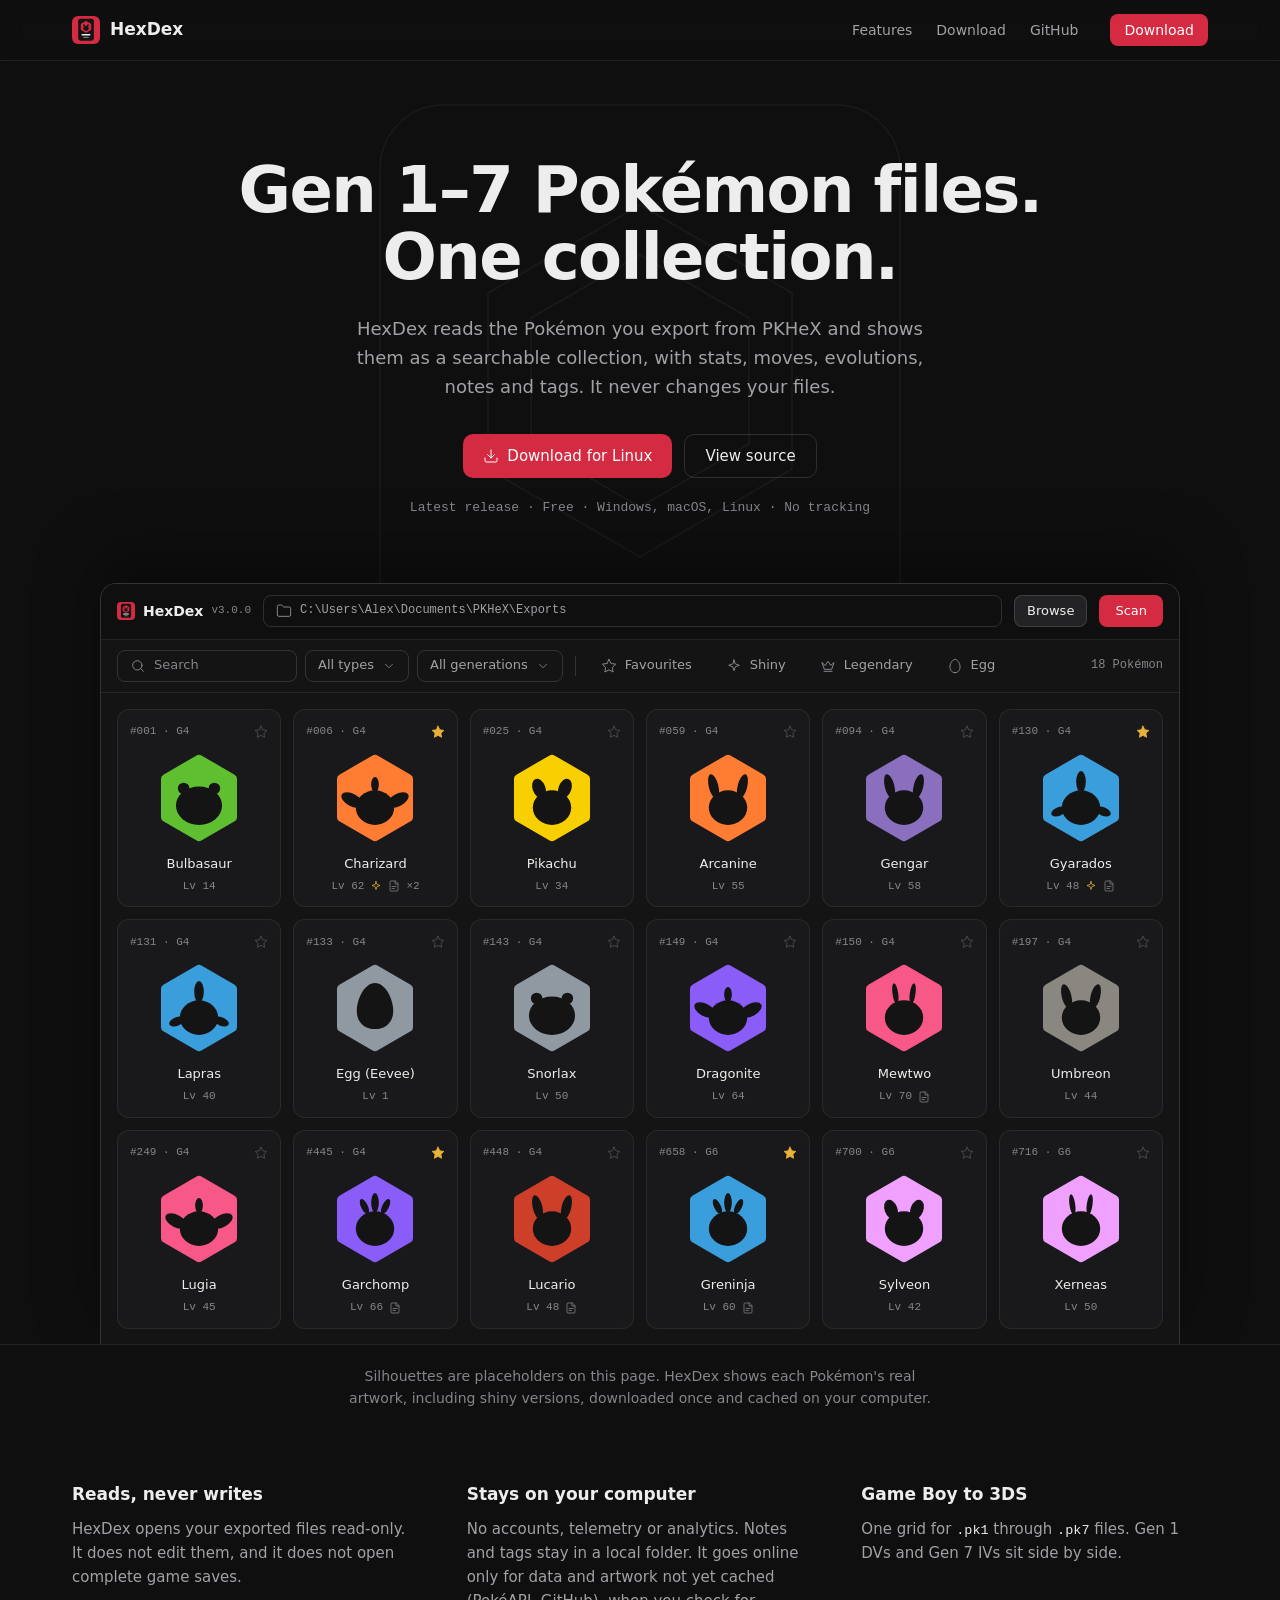
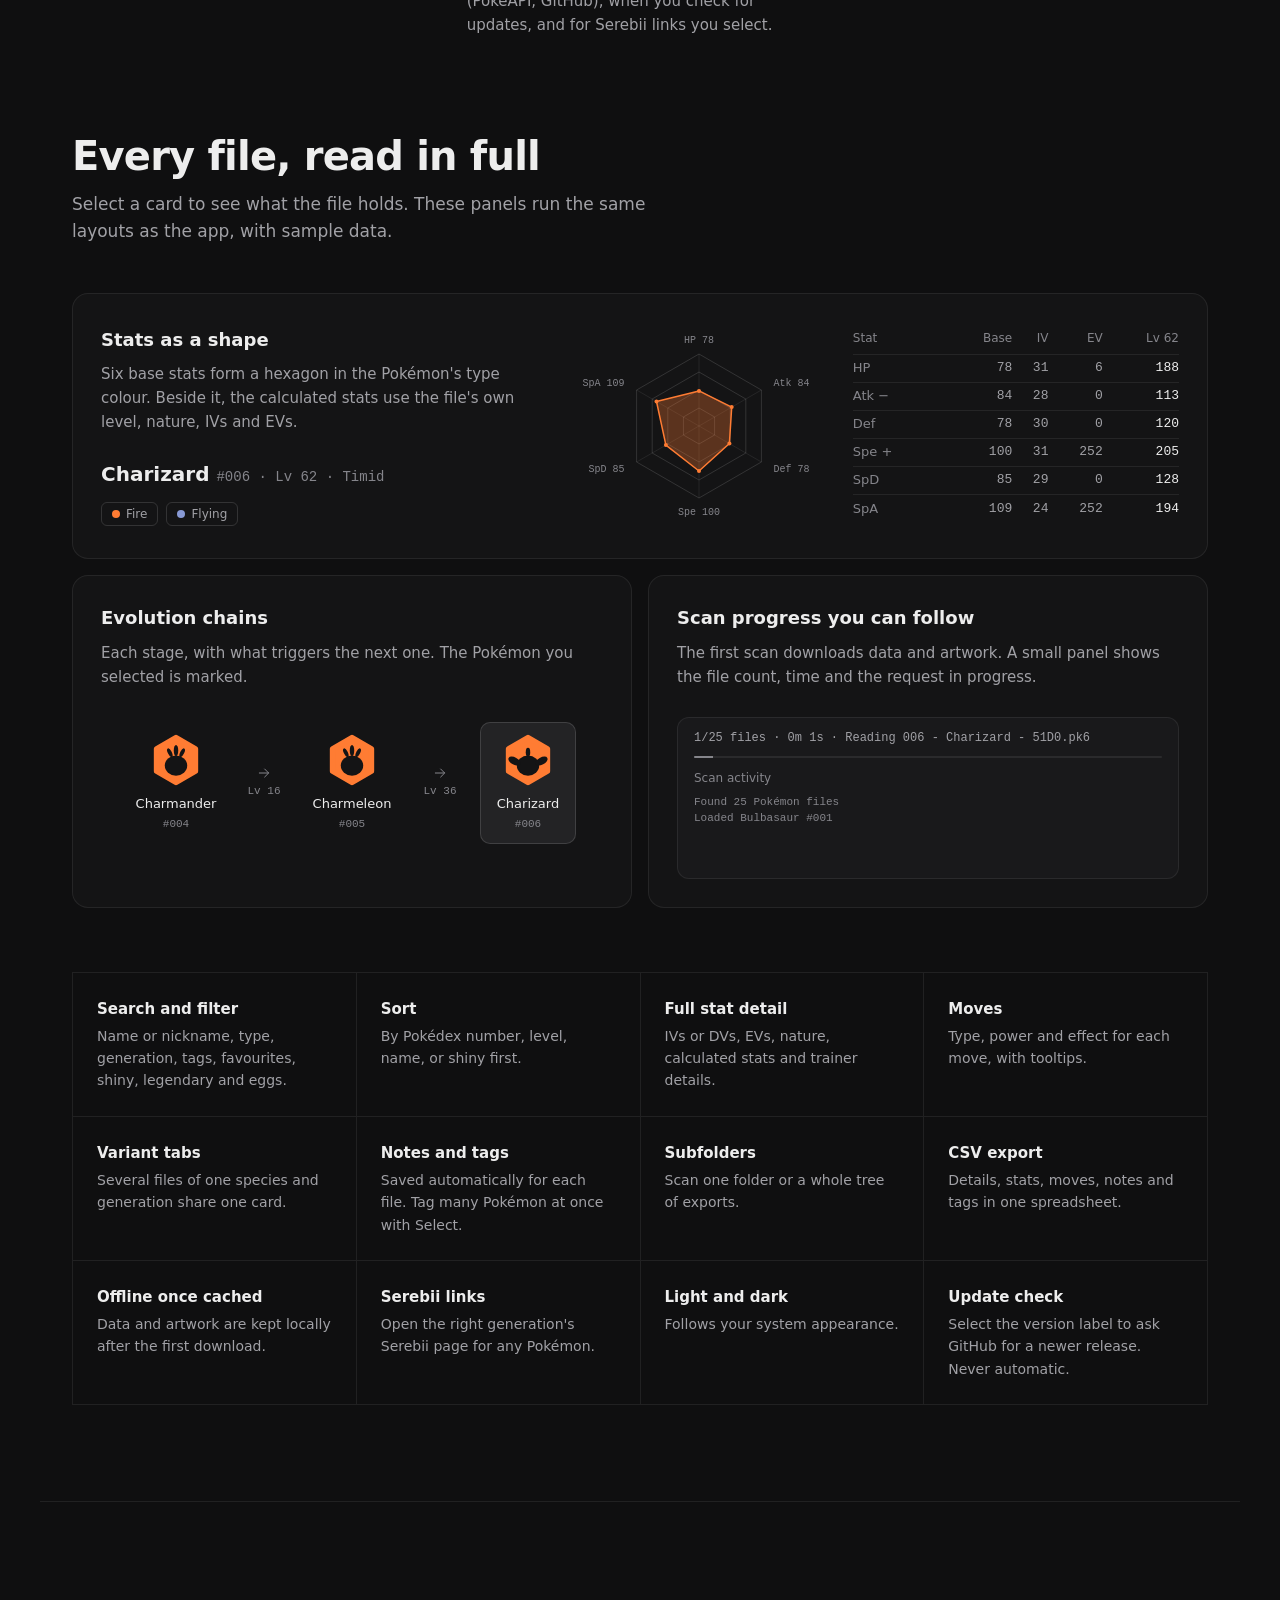
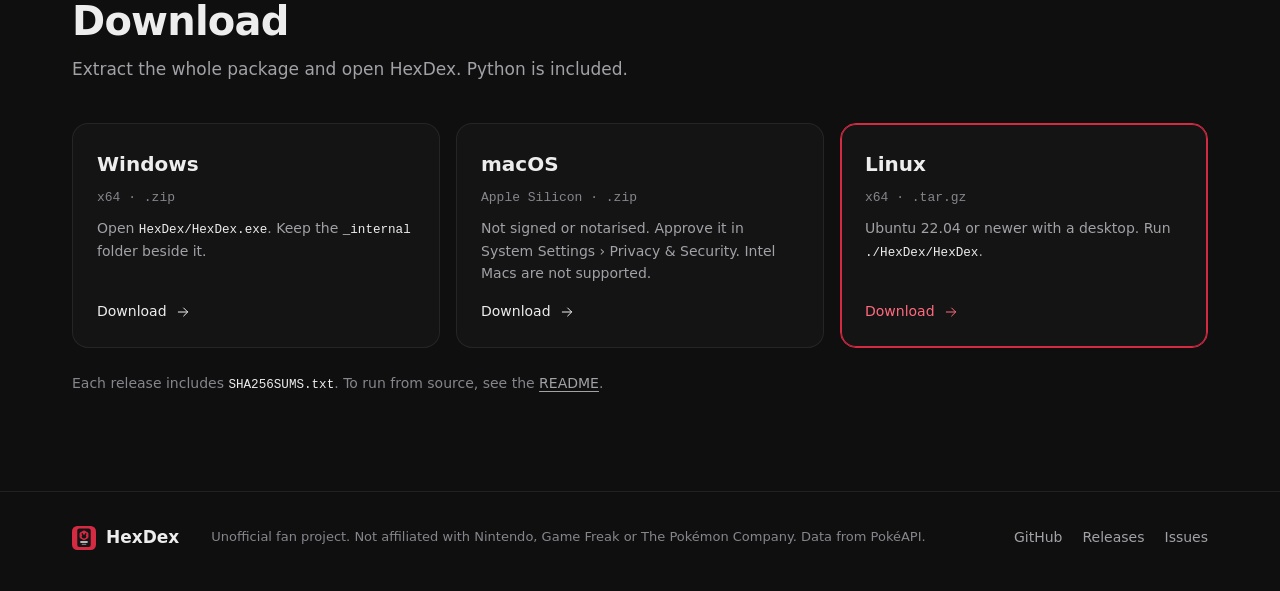
==== commit 25355033: "Add detail panel to app preview Showcase the collection with and without a Charizard detail panel, r" ====
--- a/docs/index.html
+++ b/docs/index.html
@@ -35,6 +35,8 @@
   <symbol id="i-folder" viewBox="0 0 24 24"><path d="M20 20a2 2 0 0 0 2-2V8a2 2 0 0 0-2-2h-7.9a2 2 0 0 1-1.7-.9L9.6 3.9A2 2 0 0 0 7.9 3H4a2 2 0 0 0-2 2v13a2 2 0 0 0 2 2z"/></symbol>
   <symbol id="i-arrow" viewBox="0 0 24 24"><path d="M5 12h14M13 6l6 6-6 6"/></symbol>
   <symbol id="i-down" viewBox="0 0 24 24"><path d="M21 15v4a2 2 0 0 1-2 2H5a2 2 0 0 1-2-2v-4M7 10l5 5 5-5M12 15V3"/></symbol>
+  <symbol id="i-x" viewBox="0 0 24 24"><path d="M18 6L6 18M6 6l12 12"/></symbol>
+  <symbol id="i-ext" viewBox="0 0 24 24"><path d="M15 3h6v6M10 14L21 3M18 13v6a2 2 0 0 1-2 2H5a2 2 0 0 1-2-2V8a2 2 0 0 1 2-2h6"/></symbol>
   <symbol id="i-note" viewBox="0 0 24 24"><path d="M14 2H6a2 2 0 0 0-2 2v16a2 2 0 0 0 2 2h12a2 2 0 0 0 2-2V8z"/><path d="M14 2v6h6M8 13h8M8 17h5"/></symbol>
 </svg>
 
@@ -69,7 +71,7 @@
     </div>
 
     <div class="wrap">
-      <div class="window" id="preview" aria-label="Live preview of the HexDex collection view with sample Pokémon">
+      <div class="window" id="preview" aria-label="Live preview of HexDex with sample Pokémon, switching between the collection view and the detail panel">
         <div class="app-bar">
           <span class="app-brand"><img src="icon.svg" alt="" width="18" height="18">HexDex <span class="app-ver" id="appVer">v3.0.0</span></span>
           <span class="app-path"><svg class="ic"><use href="#i-folder"/></svg>C:\Users\Alex\Documents\PKHeX\Exports</span>
@@ -87,7 +89,35 @@
           <button class="chip" type="button" data-filter="egg" aria-pressed="false"><svg class="ic"><use href="#i-egg"/></svg><span>Egg</span></button>
           <span class="app-count" id="appCount">18 Pokémon</span>
         </div>
-        <div class="app-grid" id="appGrid"></div>
+        <div class="app-main" id="appMain">
+          <div class="app-grid" id="appGrid"></div>
+          <aside class="app-panel" id="appPanel" aria-label="Detail panel for a sample Charizard">
+            <div class="panel-bar">
+              <svg class="ic"><use href="#i-x"/></svg>
+              <span class="panel-bar-end"><svg class="ic"><use href="#i-folder"/></svg><svg class="ic"><use href="#i-ext"/></svg><svg class="ic on"><use href="#i-star"/></svg></span>
+            </div>
+            <div class="panel-body">
+              <div class="panel-hero">
+                <div id="panelArt"></div>
+                <div class="panel-title">Charizard</div>
+                <div class="panel-sub">“Blaze”</div>
+                <div class="panel-sub"><span class="mono">#006</span> · Flame Pokémon</div>
+                <div class="panel-sub muted">Generation 4 · SoulSilver</div>
+                <div class="types"><span class="type"><i style="background:#FF7C33"></i>fire</span><span class="type"><i style="background:#8899D4"></i>flying</span></div>
+                <div class="panel-sub panel-shiny"><svg class="ic"><use href="#i-spark"/></svg>Shiny</div>
+              </div>
+              <div class="panel-head"><span>In your collection</span><span class="mono muted">2 files</span></div>
+              <div class="panel-files">
+                <div class="on"><span class="mono">Lv 62</span><span>Alex</span><span class="mono muted">006 - Charizard - 9E2…</span></div>
+                <div><span class="mono">Lv 48</span><span>Mira</span><span class="mono muted">006 - Charizard - 51D…</span></div>
+              </div>
+              <dl class="panel-facts">
+                <div><dt>Level</dt><dd>62</dd></div><div><dt>Nature</dt><dd>Timid</dd></div>
+                <div><dt>Trainer</dt><dd>Alex</dd></div><div><dt>Trainer ID</dt><dd>24816</dd></div>
+              </dl>
+            </div>
+          </aside>
+        </div>
       </div>
     </div>
   </section>
--- a/docs/style.css
+++ b/docs/style.css
@@ -68,7 +68,34 @@
 .chip[aria-pressed="true"] .ic{color:var(--text)}
 .chip[data-filter="fav"][aria-pressed="true"] .ic{color:var(--fav);fill:var(--fav)}
 .app-count{margin-left:auto;font-family:var(--mono);font-size:12px;color:var(--text-3);white-space:nowrap;padding-left:8px}
-.app-grid{display:grid;grid-template-columns:repeat(6,minmax(0,1fr));gap:12px;padding:16px;min-height:540px;align-content:start}
+/* Fixed height: the window stays the same size in both views and with any filter. */
+.app-main{position:relative;height:652px;overflow:hidden}
+.app-grid{display:grid;grid-template-columns:repeat(6,minmax(0,1fr));gap:12px;padding:16px;align-content:start}
+.app-main.open .app-grid{margin-right:360px;grid-template-columns:repeat(auto-fill,minmax(148px,1fr))}
+.app-panel{position:absolute;top:0;right:0;bottom:0;width:360px;background:var(--deep);border-left:1px solid var(--line-strong);overflow:hidden;transform:translateX(100%);visibility:hidden;
+  transition:transform .35s var(--ease),visibility .35s}
+.app-main.open .app-panel{transform:none;visibility:visible}
+.panel-bar{display:flex;justify-content:space-between;align-items:center;height:48px;padding:0 16px;border-bottom:1px solid var(--line);color:var(--text-3)}
+.panel-bar-end{display:flex;gap:16px}
+.panel-bar .on{color:var(--fav);fill:var(--fav)}
+.panel-body{padding:16px;font-size:13px}
+.panel-hero{display:flex;flex-direction:column;align-items:center;gap:4px;padding:20px 16px;border:1px solid color-mix(in srgb,#FF7C33 30%,transparent);border-radius:12px;background:color-mix(in srgb,#FF7C33 14%,var(--deep));text-align:center}
+.panel-hero .art{width:112px;max-width:none;margin:0 0 8px}
+.panel-title{font-size:28px;line-height:1.2;font-weight:600}
+.panel-sub{color:var(--text-2)}
+.panel-hero .types{margin:8px 0 4px}
+.panel-shiny{display:inline-flex;align-items:center;gap:6px}
+.panel-shiny .ic{color:var(--fav)}
+.panel-head{display:flex;justify-content:space-between;margin-top:20px;font-weight:500}
+.panel-head .mono{font-size:12px;font-weight:400}
+.panel-files{margin-top:8px;padding:4px;border:1px solid var(--line);border-radius:10px}
+.panel-files>div{display:grid;grid-template-columns:48px 40px minmax(0,1fr);gap:8px;align-items:center;height:32px;padding:0 8px;border-radius:6px;font-size:12px}
+.panel-files>div.on{background:var(--raised)}
+.panel-files .muted{font-size:11px;text-align:right;white-space:nowrap;overflow:hidden;text-overflow:ellipsis}
+.panel-facts{display:grid;grid-template-columns:repeat(2,minmax(0,1fr));gap:0 16px;margin-top:16px}
+.panel-facts>div{display:flex;justify-content:space-between;height:32px;align-items:center;border-bottom:1px solid var(--line)}
+.panel-facts dt{color:var(--text-3)}
+.panel-facts dd{font-family:var(--mono)}
 
 /* Collection cards (mirror the app's .poke-card) */
 .card{display:flex;flex-direction:column;gap:4px;padding:12px;min-width:0;background:var(--card);border:1px solid var(--line);border-radius:12px;
@@ -197,7 +224,10 @@
   .app-filters::-webkit-scrollbar{display:none}
   .chip{padding:0 10px}
   .chip span{display:none}
-  .app-grid{grid-template-columns:repeat(3,minmax(0,1fr));gap:8px;padding:12px;min-height:420px}
+  .app-main{height:540px}
+  .app-grid{grid-template-columns:repeat(3,minmax(0,1fr));gap:8px;padding:12px}
+  .app-main.open .app-grid{margin-right:0;grid-template-columns:repeat(3,minmax(0,1fr))}
+  .app-panel{width:100%;border-left:0}
   .card{padding:8px}
   .principles{grid-template-columns:minmax(0,1fr);gap:32px;padding-top:64px;padding-bottom:64px}
   .preview-note + .principles{padding-top:48px}
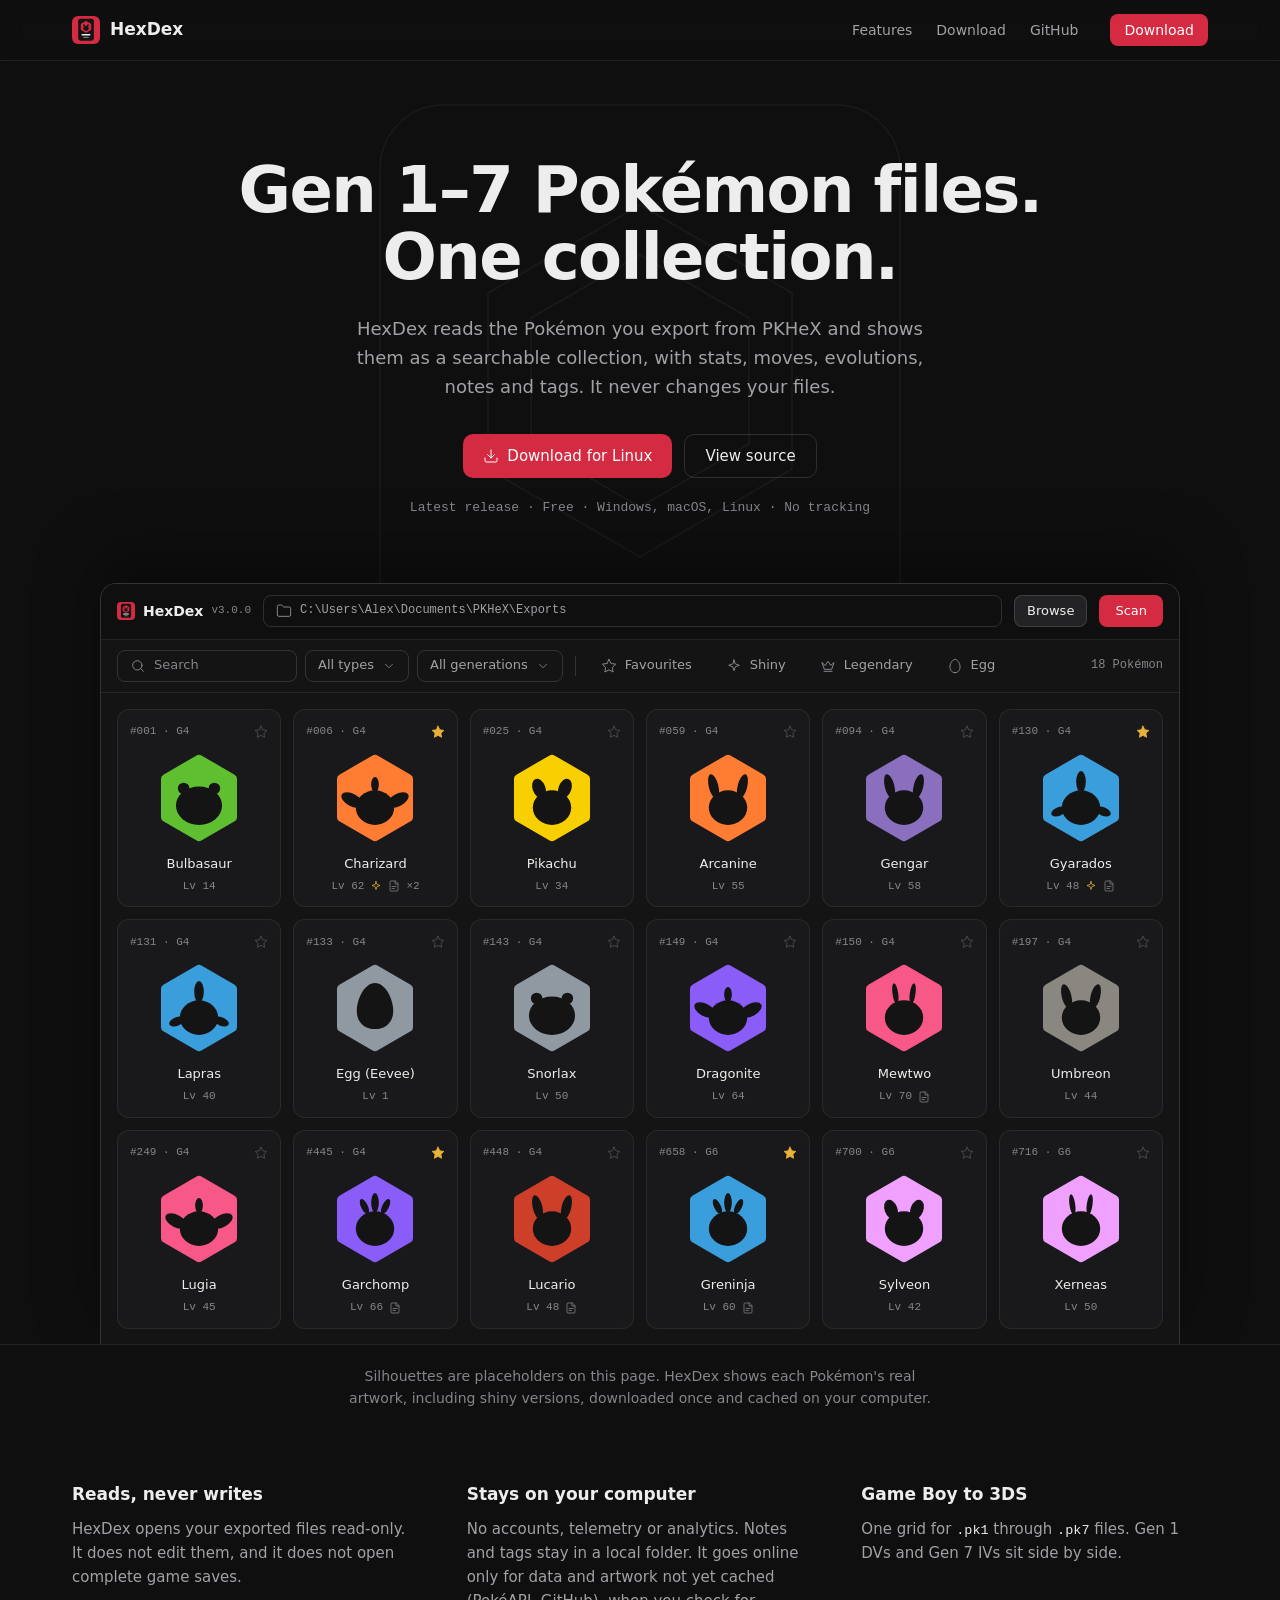
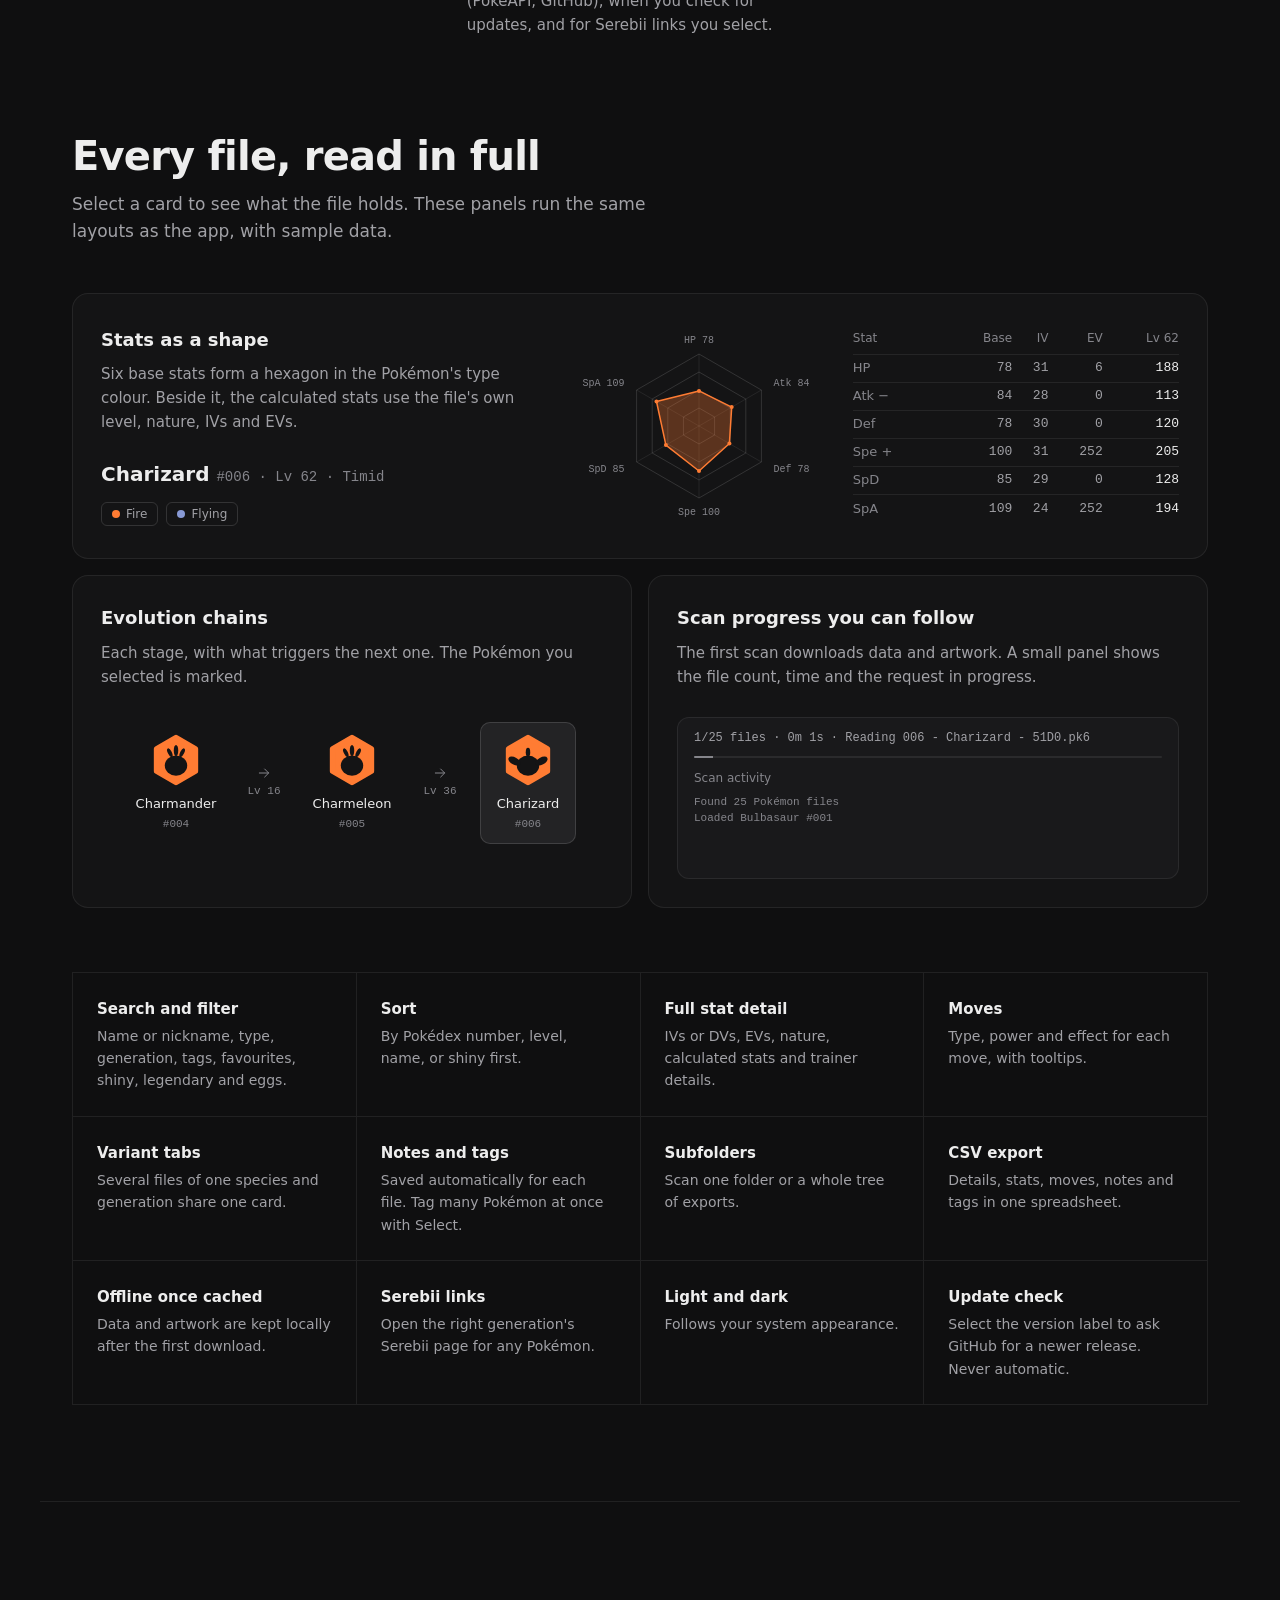
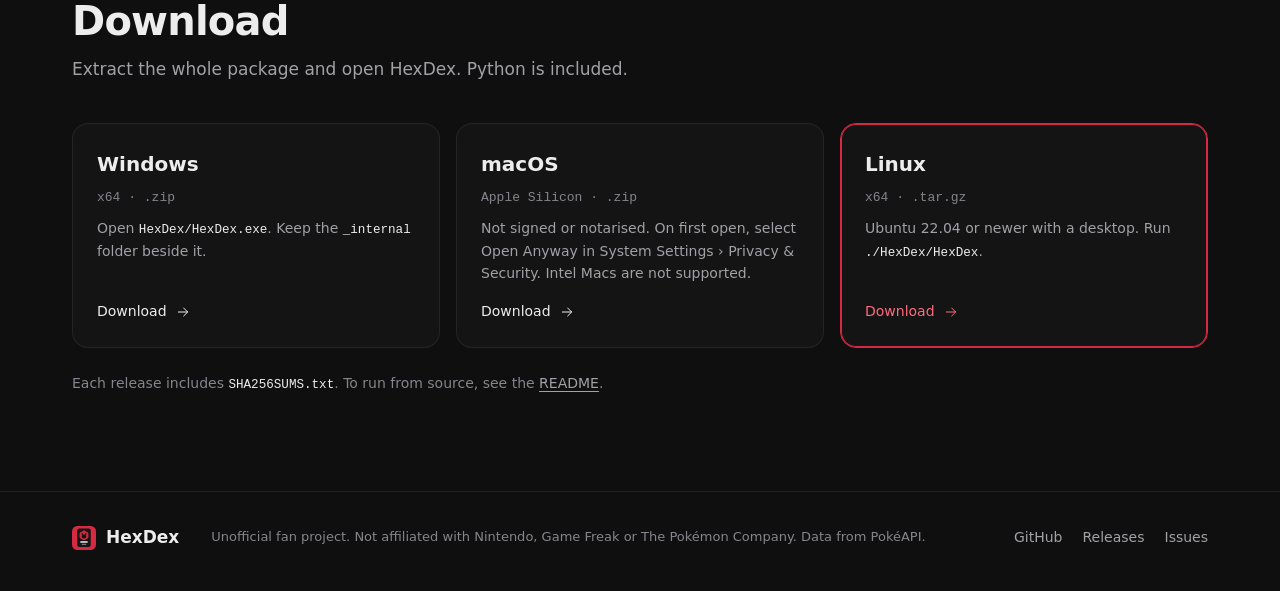
==== commit 07b58721: "Restructure README and keep data beside the app Rewrite the README to the project standard: user sec" ====
--- a/docs/index.html
+++ b/docs/index.html
@@ -204,7 +204,7 @@
       <a class="dl" data-os="macos" href="https://github.com/TariqMK/HexDex/releases/latest">
         <span class="dl-os">macOS</span>
         <span class="dl-file mono">Apple Silicon · .zip<span class="dl-size"></span></span>
-        <span class="dl-note">Not signed or notarised. Approve it in System Settings › Privacy &amp; Security. Intel Macs are not supported.</span>
+        <span class="dl-note">Not signed or notarised. On first open, select Open Anyway in System Settings › Privacy &amp; Security. Intel Macs are not supported.</span>
         <span class="dl-go">Download<svg class="ic"><use href="#i-arrow"/></svg></span>
       </a>
       <a class="dl" data-os="linux" href="https://github.com/TariqMK/HexDex/releases/latest">
@@ -214,7 +214,7 @@
         <span class="dl-go">Download<svg class="ic"><use href="#i-arrow"/></svg></span>
       </a>
     </div>
-    <p class="fine">Each release includes <code>SHA256SUMS.txt</code>. To run from source, see the <a href="https://github.com/TariqMK/HexDex#development-and-builds">README</a>.</p>
+    <p class="fine">Each release includes <code>SHA256SUMS.txt</code>. To run from source, see the <a href="https://github.com/TariqMK/HexDex#run-from-source">README</a>.</p>
   </section>
 </main>
 
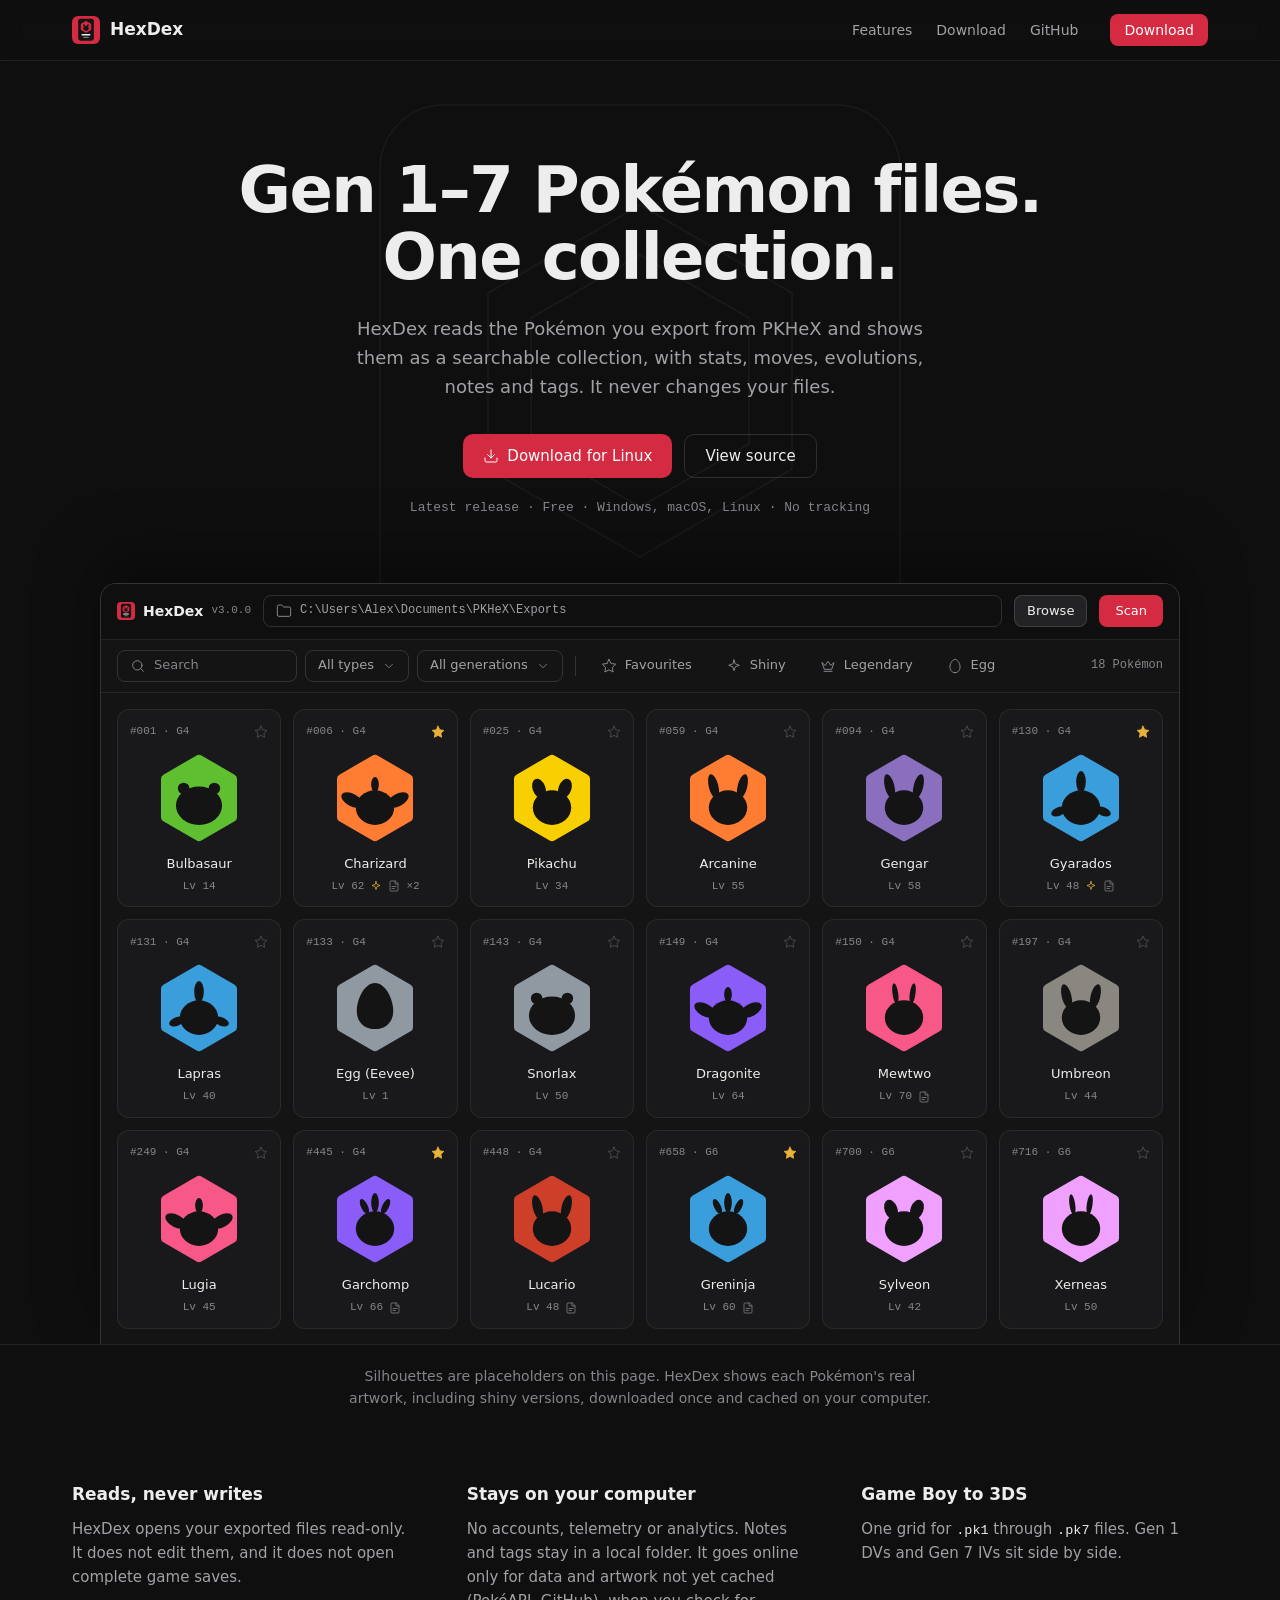
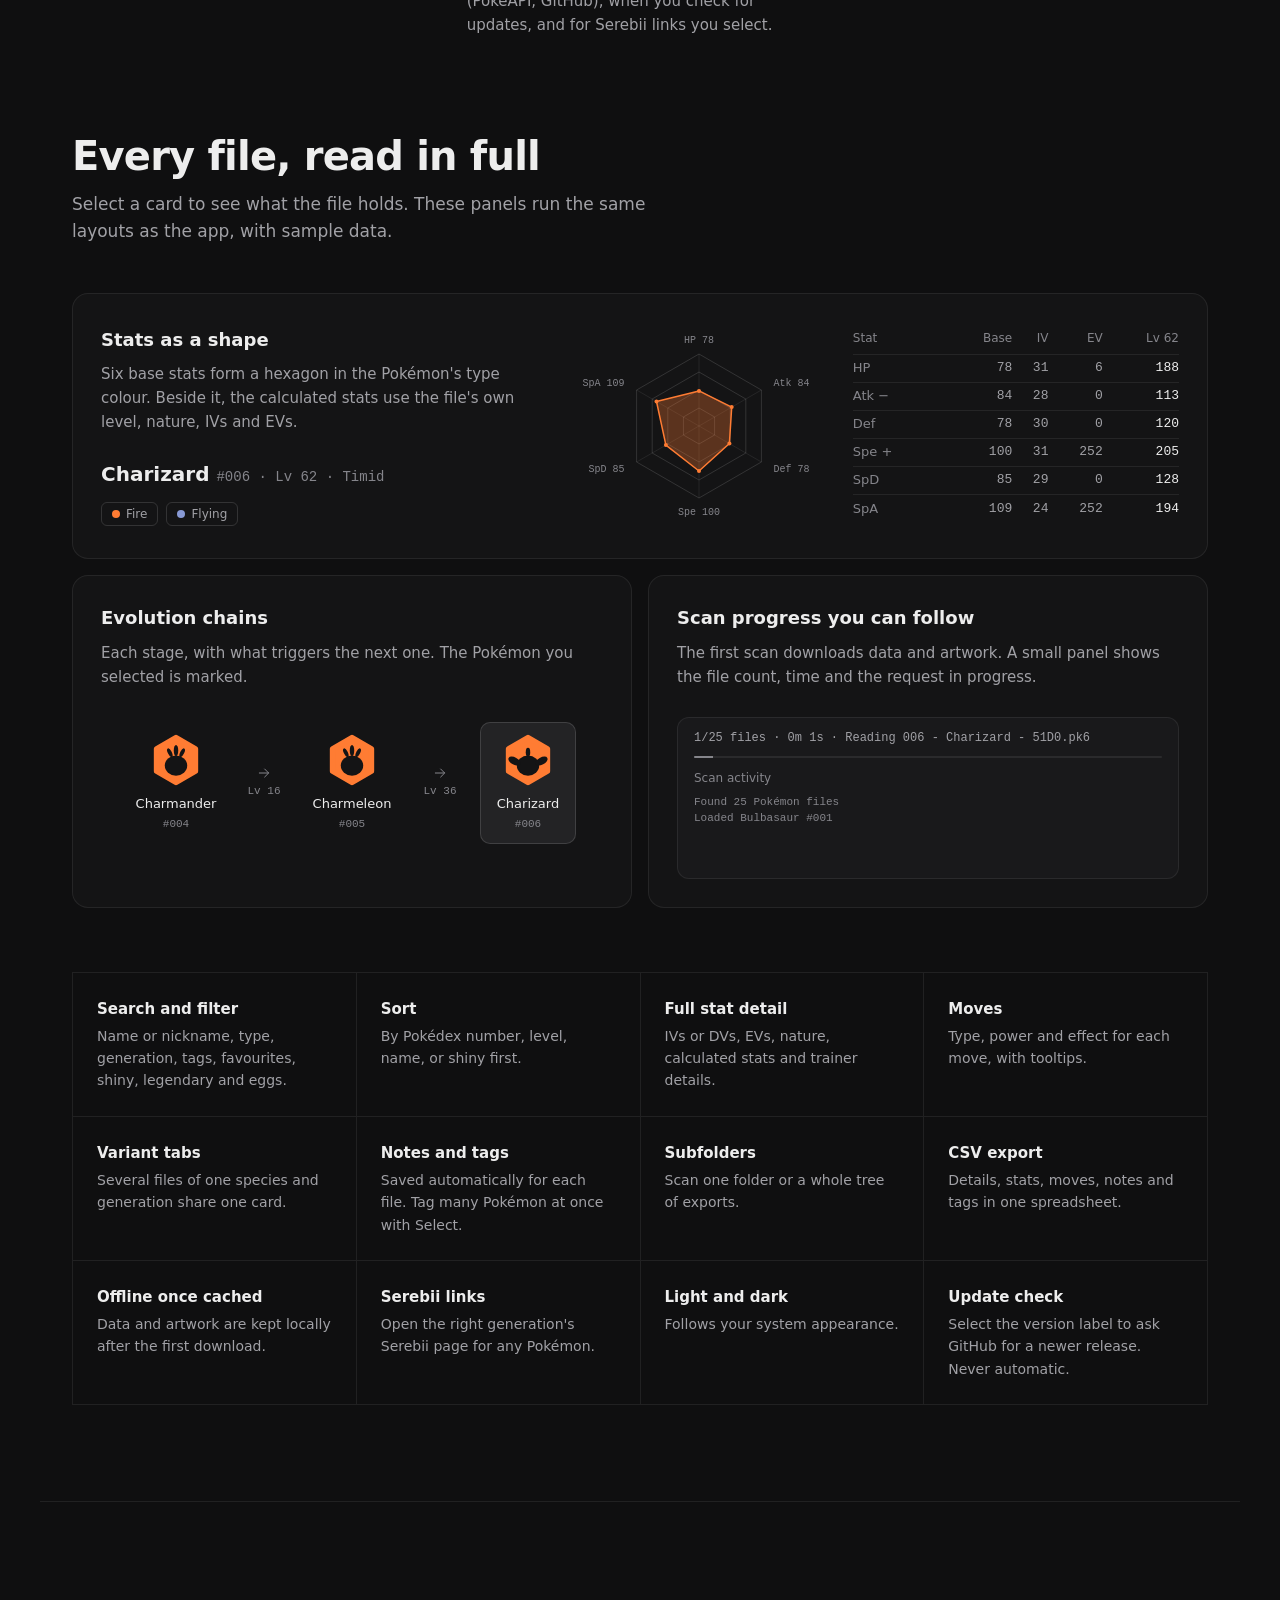
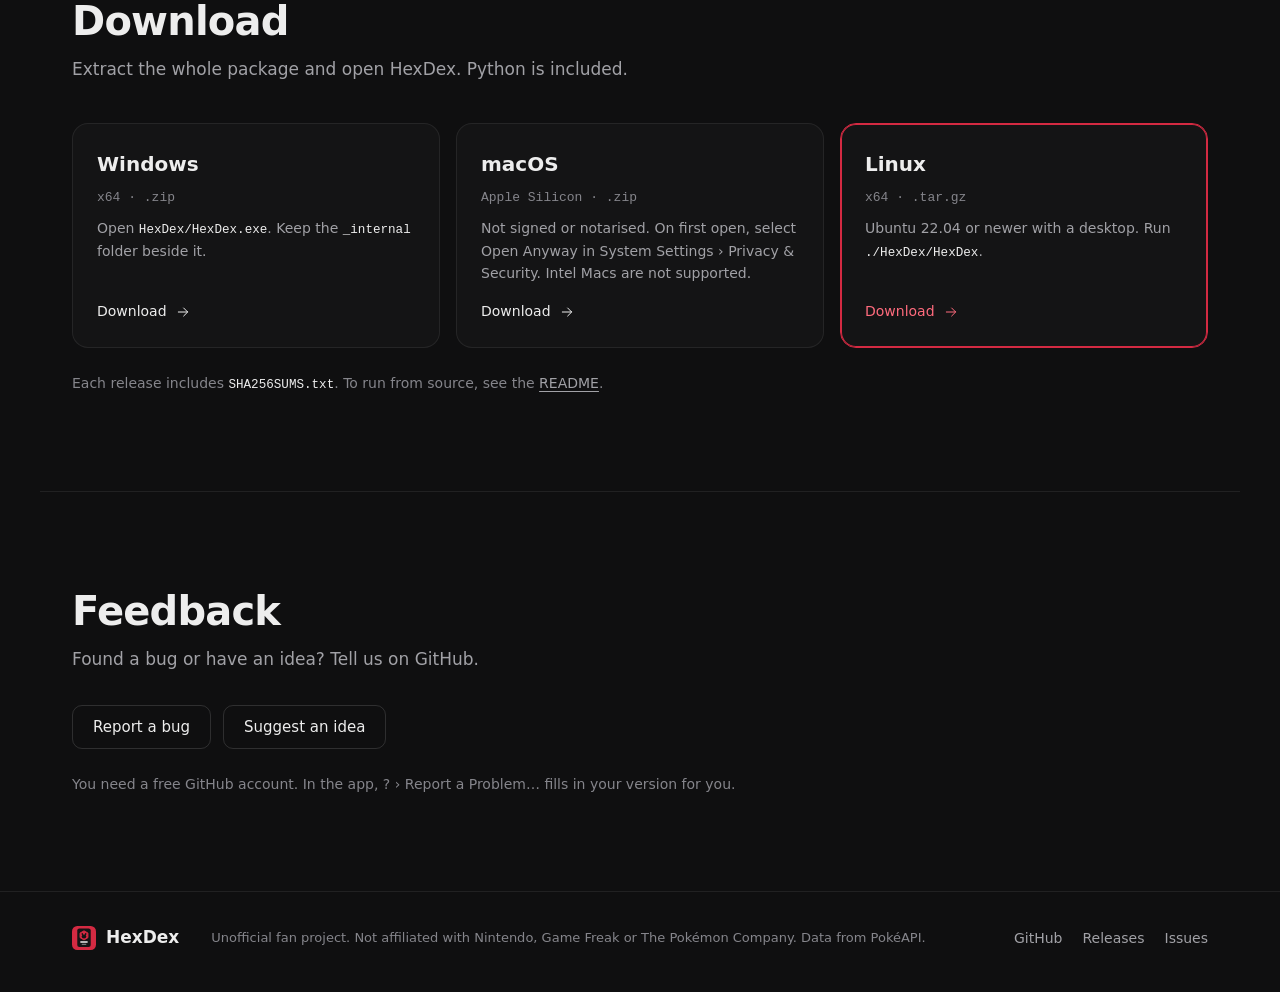
==== commit 6ea46efd: "Add log file, View Logs and Report a Problem - HexDex-data/HexDex.log: always on, trims itself, home" ====
--- a/docs/index.html
+++ b/docs/index.html
@@ -216,6 +216,16 @@
     </div>
     <p class="fine">Each release includes <code>SHA256SUMS.txt</code>. To run from source, see the <a href="https://github.com/TariqMK/HexDex#run-from-source">README</a>.</p>
   </section>
+
+  <section class="feedback wrap" id="feedback">
+    <h2 class="section-title">Feedback</h2>
+    <p class="section-lede">Found a bug or have an idea? Tell us on GitHub.</p>
+    <div class="feedback-actions">
+      <a class="btn btn-ghost" href="https://github.com/TariqMK/HexDex/issues/new?template=bug.yml">Report a bug</a>
+      <a class="btn btn-ghost" href="https://github.com/TariqMK/HexDex/issues/new?template=idea.yml">Suggest an idea</a>
+    </div>
+    <p class="fine">You need a free GitHub account. In the app, ? › Report a Problem… fills in your version for you.</p>
+  </section>
 </main>
 
 <footer class="footer">
--- a/docs/style.css
+++ b/docs/style.css
@@ -190,6 +190,9 @@
 .dl-go{display:inline-flex;align-items:center;gap:8px;margin-top:8px;font-size:14px;font-weight:500}
 .dl.mine .dl-go{color:var(--accent-ink)}
 .fine{margin-top:24px;font-size:14px;color:var(--text-3)}
+/* Feedback */
+.feedback{padding-top:96px;padding-bottom:96px;border-top:1px solid var(--line)}
+.feedback-actions{display:flex;flex-wrap:wrap;gap:12px;margin-top:32px}
 .fine a{color:var(--text-2);text-decoration:underline;text-underline-offset:3px}
 
 /* Footer */
@@ -241,6 +244,7 @@
   .cards{grid-template-columns:minmax(0,1fr)}
   .download,.features{padding-bottom:64px}
   .download{padding-top:64px}
+  .feedback{padding-top:64px;padding-bottom:64px}
   .footer-row{flex-direction:column;align-items:flex-start;gap:16px}
 }
 @media (prefers-reduced-motion:reduce){
